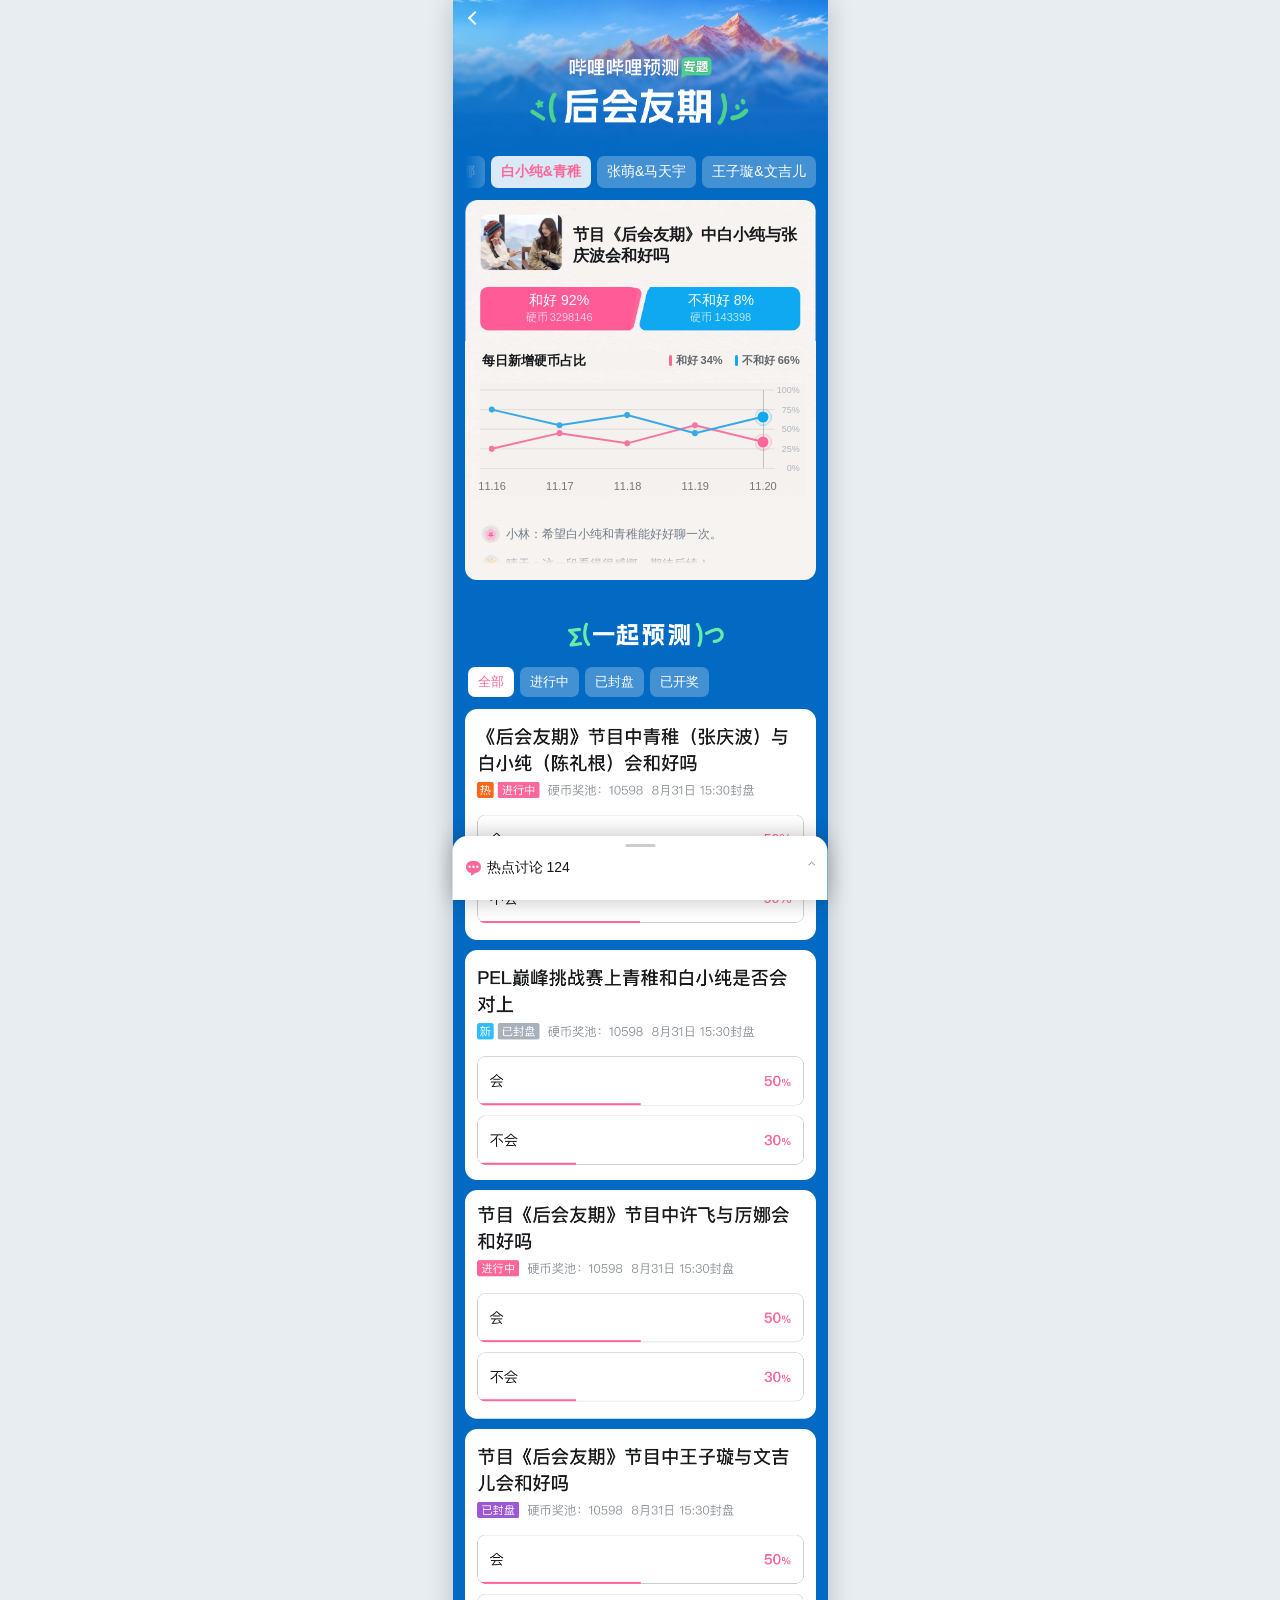
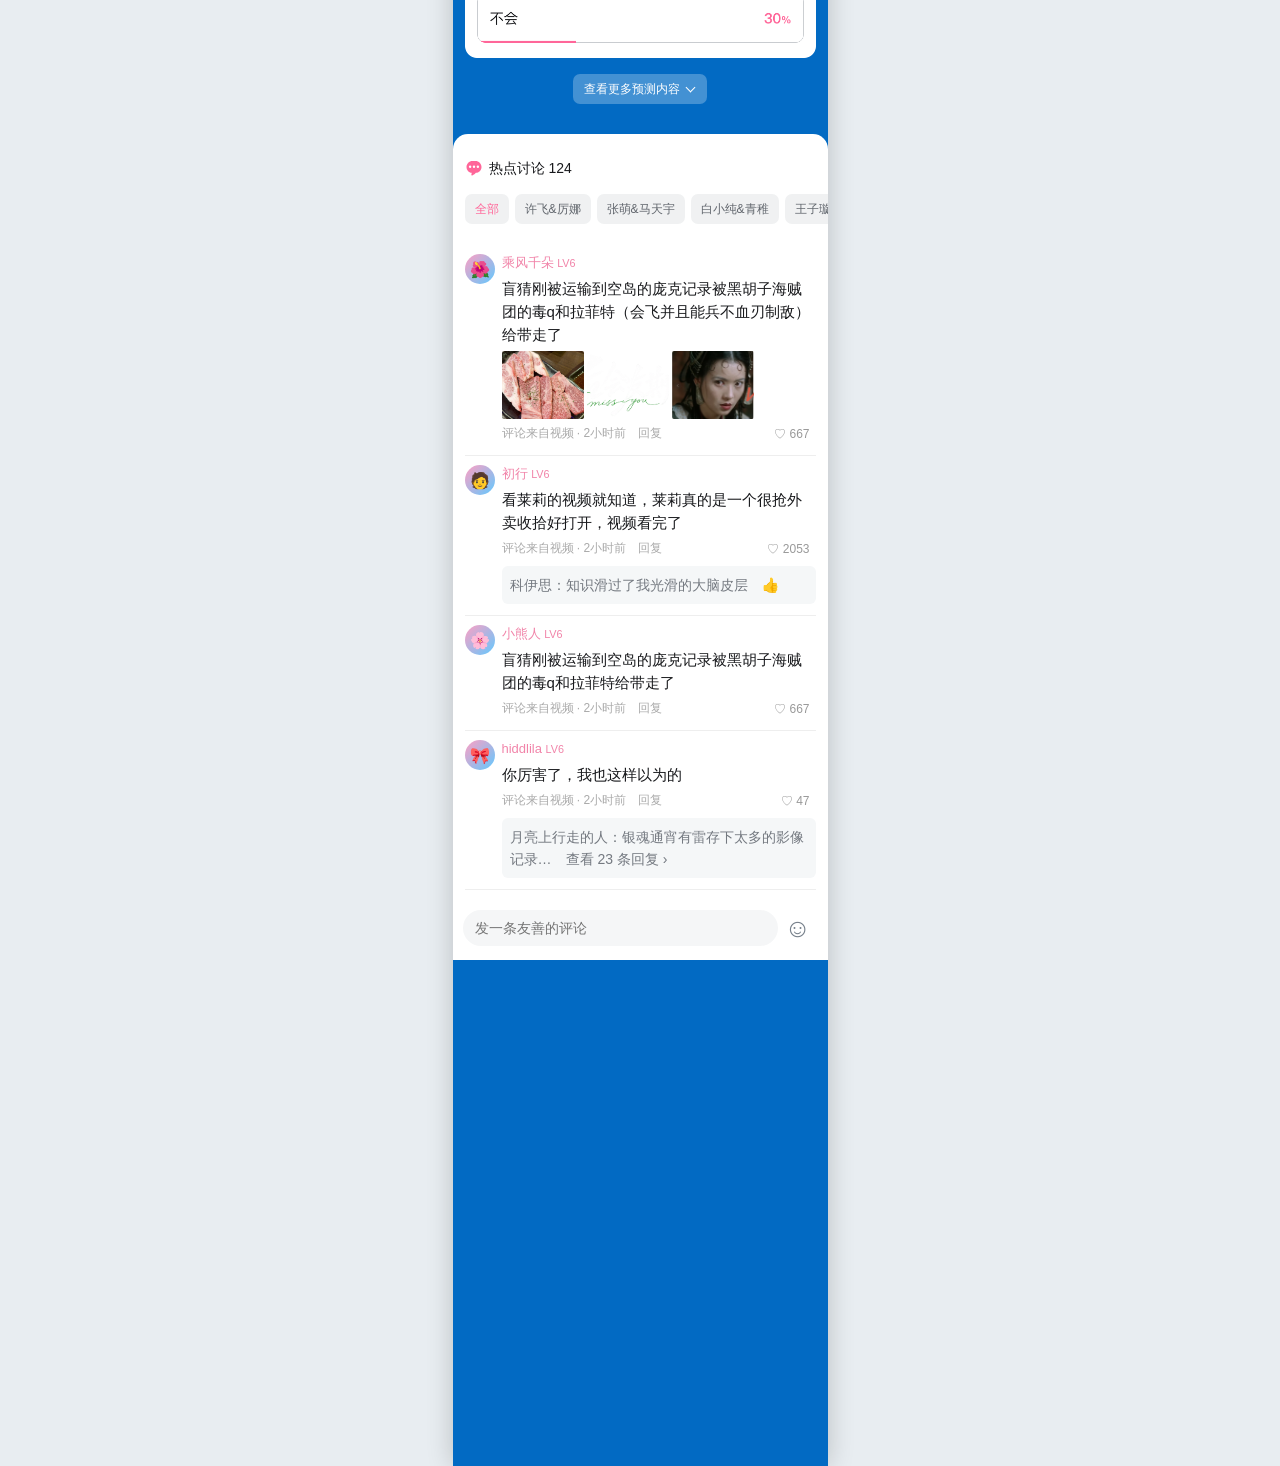
==== variant/index.html @ b81e436f "Increase spacing above prediction section" ====
<!doctype html>
<html lang="zh-CN">
<head>
  <meta charset="UTF-8" />
  <meta name="viewport" content="width=device-width,initial-scale=1,viewport-fit=cover,interactive-widget=resizes-visual" />
  <meta name="apple-mobile-web-app-capable" content="yes">
  <meta name="apple-mobile-web-app-status-bar-style" content="black-translucent">
  <meta name="theme-color" content="#026AC3">
  <title>哔哩哔哩预测</title>
  <link rel="stylesheet" href="./style.css?v=20261126-33" />
  <link rel="stylesheet" href="./overrides.css?v=20261126-45" />
</head>
<body>
  <main class="page">
    <header class="hero hero-with-artwork">
      <img class="hero-artwork" src="./assets/variant-hero.png?v=42" width="2250" height="1224" alt="哔哩哔哩预测 · 后会友期专题">
      <button class="back" aria-label="返回"></button>
    </header>


    <nav class="unified-top-tabs" aria-label="切换人物预测">
      <button type="button" data-card="0" aria-pressed="true"><span>许飞&amp;厉娜</span></button>
      <button type="button" data-card="2" aria-pressed="false"><span>白小纯&amp;青稚</span></button>
      <button type="button" data-card="1" aria-pressed="false"><span>张萌&amp;马天宇</span></button>
      <button type="button" data-card="3" aria-pressed="false"><span>王子璇&amp;文吉儿</span></button>
    </nav>
    <section class="unified-top-card" aria-label="人物预测">
      <img id="unified-top-image" src="./assets/unified-top-1.webp" width="351" height="399" style="display:block;width:100%;height:auto;max-width:100%" alt="许飞与厉娜预测卡" />
      <h2 class="top-card-question"></h2>
    </section>
    <img class="section-title first" src="./assets/together-title.png?v=43" width="580" height="100" alt="一起预测" />
    <nav class="filter prediction-filter"><button class="active" data-filter="all">全部</button><button data-filter="open">进行中</button><button data-filter="closed">已封盘</button><button data-filter="done">已开奖</button></nav>
    <section id="predictions" class="predictions"></section>
    <button class="more" type="button">查看更多预测内容</button>

    <section class="comment-panel">
      <h2 class="discussion-heading"><img src="./assets/discussion-bubble.svg" alt="">热点讨论 124</h2>
      <nav class="filter comment-filter"><button class="active">全部</button><button>许飞&厉娜</button><button>张萌&马天宇</button><button>白小纯&青稚</button><button>王子璇&文吉儿</button></nav>
      <section id="comments" class="comments"></section>
      <form class="composer"><input aria-label="评论" placeholder="发一条友善的评论"/><button>☺</button></form>
    </section>
  </main>
  <div id="toast" role="status"></div>
  <script src="./app.js?v=20261126-35"></script>
</body>
</html>
---- variant/style.css ----
:root{font-family:-apple-system,BlinkMacSystemFont,"PingFang SC","Microsoft YaHei",sans-serif;color:#18191c;background:#026AC3}*{box-sizing:border-box}body{margin:0;background:#026AC3}button,input{font:inherit}.page{width:375px;min-height:3066px;margin:auto;overflow:hidden;background:#026AC3;position:relative;padding-bottom:18px}.hero{height:200px;position:relative;color:#fff;background:#026AC3 url('./assets/raw06.png') center 39px/375px 212px no-repeat}.status{height:25px;padding:6px 18px 0;display:flex;justify-content:space-between;font-size:11px;font-weight:700}.hero h1{margin:10px 0 0;text-align:center;font-size:14px}.back{position:absolute;top:31px;left:10px;border:0;background:transparent;color:#fff;font-size:30px;line-height:30px}.brand{position:absolute;top:68px;width:100%;font-size:38px;text-align:center;color:#fff;font-family:STKaiti,Kaiti,serif;font-style:italic;text-shadow:0 2px 2px #026AC3}.house{position:absolute;width:205px;height:auto;left:86px;bottom:-18px}.feature-card{position:relative;margin:0 10px;background:#fff;border-radius:9px;padding:0 10px 11px;z-index:2}.people-tabs{height:32px;margin:0 -10px;display:flex;background:#d8edf7;border-radius:9px 9px 0 0;overflow:hidden}.people-tabs button{flex:1;border:0;background:transparent;font-size:9px;color:#1680b4}.people-tabs .active{background:#fff;color:#004078;font-weight:700}.question{height:54px;display:flex;align-items:center;gap:8px;font-size:14px;line-height:19px}.question img{width:53px;height:35px;object-fit:contain;background:#222;border-radius:3px}.choice-row{display:flex;gap:5px}.choice-row button{height:30px;flex:1;border:0;border-radius:6px;background:#ff4f9a;color:white;font-size:12px;font-weight:700}.choice-row button+button{background:#19bdf4}.chart-title{display:flex;justify-content:space-between;align-items:center;margin:12px 0 6px;font-size:10px}.chart-title span{font-size:8px;color:#1681af}.chart{height:75px;position:relative;background:#fafafa}.grid{position:absolute;inset:0;background:repeating-linear-gradient(to bottom,transparent 0,transparent 24px,#ddd 25px)}.chart svg{position:absolute;inset:0;width:100%;height:100%;overflow:visible}.chart polyline{fill:none;stroke:#ff6699;stroke-width:2}.chart polyline.blue{stroke:#20b8f5}.chart i,.chart em{position:absolute;right:-3px;width:8px;height:8px;border-radius:50%;background:#16b9f4;top:7px}.chart em{top:57px;background:#f69}.dates{display:flex;justify-content:space-between;color:#888;font-size:8px;margin-top:4px}.section-title{display:block;width:217px;height:72px;object-fit:cover;object-position:left;margin:16px auto 0}.section-title.first{object-position:left}.section-title.discussion{object-position:right;margin-top:11px}.filter{margin:0 12px 10px;display:flex;gap:5px;flex-wrap:wrap}.filter button{height:27px;border:0;border-radius:2px;background:#43a9df;color:#e8f6ff;font-size:11px;font-weight:600;padding:0 15px}.filter button.active{background:#eef8ff;color:#246d9d}.prediction-filter button{flex:1;padding:0}.predictions{padding:0 12px;display:grid;gap:10px}.prediction{height:216px;background:#fff;border-radius:9px;padding:11px 12px}.prediction.hidden{display:none}.prediction h2{font-size:15px;line-height:21px;margin:0 0 4px;font-weight:600}.meta{font-size:9px;color:#9aa0a7;margin-bottom:9px}.tag{display:inline-block;color:#fff;border-radius:2px;padding:1px 3px;margin-right:4px;background:#f69}.tag.closed{background:#9d58d5}.tag.new{background:#2fbdff}.vote{height:47px;border:1px solid #e4e7eb;border-radius:7px;margin-top:8px;padding:13px 10px;position:relative;font-size:12px}.vote b{float:right;color:#f69;font-weight:500}.vote:after{content:"";position:absolute;height:2px;width:var(--bar);background:#f69;left:0;bottom:0}.vote.selected{background:#fff0f6;border-color:#f69}.more{display:block;margin:11px auto 0;border:0;color:#d2edff;background:#43a9df;padding:8px 22px;font-size:10px;clip-path:polygon(5% 0,95% 0,100% 20%,96% 100%,4% 100%,0 20%)}.comment-filter{justify-content:center}.comment-filter button{padding:0 17px}.comments{margin:0 10px;background:#fff;border-radius:9px;padding:10px 10px 3px}.comment{display:grid;grid-template-columns:30px 1fr;gap:7px;padding:0 0 11px;margin-bottom:9px;border-bottom:1px solid #eee}.avatar{width:30px;height:30px;border-radius:50%;background:linear-gradient(135deg,#ff9fc3,#61c9ff);display:grid;place-items:center}.comment h3{font-size:10px;color:#f184a9;margin:0 0 5px;font-weight:500}.comment p{font-size:12px;line-height:18px;margin:0}.photos{display:flex;gap:3px;margin-top:5px}.photos img{width:82px;height:68px;object-fit:cover;border-radius:2px}.actions{font-size:9px;color:#aaa;margin-top:5px;display:flex;justify-content:space-between}.reply{background:#f5f7f8;border-radius:6px;margin-top:7px;padding:8px;font-size:11px;line-height:18px;color:#747980}.like{border:0;background:none;color:#999}.like.active{color:#f69}.composer{height:38px;margin:0 10px;background:#fff;display:flex;align-items:center}.composer input{height:26px;flex:1;border:0;border-radius:15px;background:#f5f6f7;padding:0 12px;font-size:10px;outline:none}.composer button{border:0;background:none;color:#77808b;font-size:18px}#toast{position:fixed;left:50%;bottom:50px;transform:translateX(-50%);background:#222d;color:#fff;padding:8px 15px;border-radius:20px;font-size:12px;opacity:0;pointer-events:none;transition:.2s;z-index:9}#toast.show{opacity:1}@media(max-width:374px){.page{transform-origin:top left;transform:scale(calc(100vw / 375));margin:0;height:3066px}}@media(min-width:600px){body{background:#e8edf1}.page{box-shadow:0 0 25px #0003}}
---- variant/overrides.css ----
.section-title {
  width: 176px;
  height: 59px;
  object-position: -9999px;
  background: url('./assets/raw07.png') left center / 352px 117px no-repeat;
}
.section-title.first { background-position: left center; }
.section-title.discussion { background-position: right center; }

/* 用户提供的新顶部主视觉：保持原比例并裁切铺满 Hero。 */
.hero {
  background-image: url('./assets/hero-mountains.webp');
  background-size: cover;
  background-position: center 30%;
  background-repeat: no-repeat;
}
.hero .status {
  background: transparent;
}
.hero .brand {
  display: none;
}
.hero::after {
  content: '';
  position: absolute;
  left: 0;
  right: 0;
  bottom: -1px;
  height: 56px;
  background: linear-gradient(to bottom, rgba(2,106,195,0), #026AC3);
  pointer-events: none;
}

/* 导航标题与左侧返回箭头处于同一水平线。 */
.hero h1 {
  margin-top: 4px;
  line-height: 30px;
}
.back {
  top: 29px;
}

/* 第一张预测卡直接使用提供的完整透明背景。 */
.hero .house {
  display: none;
}
.feature-card {
  height: 418px;
  margin-top: -86px;
  padding: 100px 10px 0;
  background: transparent url('./assets/top-card-1.png?v=2') top center / 347px 408px no-repeat;
  border-radius: 0;
}
.people-tabs {
  margin: 0 -10px;
  background: transparent;
  border-radius: 26px 26px 0 0;
}
.people-tabs .active {
  border-radius: 26px 26px 0 0;
}
.people-tabs button,
.people-tabs button.active {
  color: transparent;
  background: transparent;
}
.feature-card .question {
  height: 84px;
  padding: 8px 8px 0;
  visibility: hidden;
}
.feature-card .choice-row button {
  height: 40px;
  background: transparent;
  color: transparent;
}
.feature-card .choice-row button + button {
  background: transparent;
}
.feature-card .chart-title,
.feature-card .chart,
.feature-card .dates {
  visibility: hidden;
}

/* 顶卡与页面两侧保持 14px 安全边距。 */
.feature-card {
  margin-left: 12px;
  margin-right: 12px;
}

/* 图片保留网格底图，SVG 只负责绘制可动画的红蓝折线。 */
.feature-card .chart {
  visibility: visible;
  background: transparent;
  width: 315px;
  margin-left: 6px;
  overflow: hidden;
}
.feature-card .chart .grid,
.feature-card .chart i,
.feature-card .chart em {
  display: none;
}
.feature-card .chart svg {
  clip-path: inset(0 100% 0 0);
}
.feature-card.chart-animate .chart svg {
  animation: chart-reveal 900ms cubic-bezier(.25,.8,.25,1) forwards;
}
@keyframes chart-reveal {
  to { clip-path: inset(0 0 0 0); }
}

/* 独立标题均为 2 倍图，按 50% 等比显示。 */
.section-title,
.section-title.first,
.section-title.discussion {
  width: 190px;
  height: auto;
  max-width: none;
  object-position: center;
  background: none;
  transform: none;
}
.more {
  height: 30px;
  padding: 0 11px;
  border-radius: 7px;
  background: #ffffff42;
  clip-path: none;
  color: #fff;
  font-size: 12px;
  line-height: 30px;
  cursor: pointer;
}
.more::after {
  content: '';
  display: inline-block;
  width: 6px;
  height: 6px;
  margin: 0 2px 2px 7px;
  border: solid currentColor;
  border-width: 0 1.5px 1.5px 0;
  transform: rotate(45deg);
}

/* 对齐素材内部的白色卡片边界，而非透明画布。 */
.feature-card[data-card-index="1"],
.feature-card[data-card-index="2"],
.feature-card[data-card-index="3"] {
  background-size: 366px 408px;
  background-position: calc(50% - 3.3px) top;
}
.feature-card[data-card-index="0"] {
  background-size: 351px 384px;
  background-position: center 24px;
}
.feature-card .chart {
  position: absolute;
  top: 303px;
  left: 50%;
  transform: translateX(-50%);
  width: 301px;
  height: 75px;
  margin: 0;
}
.feature-card .people-tabs {
  position: absolute;
  left: 50%;
  right: auto;
  width: 333px;
  transform: translateX(-50%);
  top: 97px;
  height: 36px;
  margin: 0;
}
.prediction.screenshot-card { height: auto; padding: 0; position: relative; background: transparent; overflow: hidden; }
.prediction.screenshot-card > img { display: block; width: 100%; height: auto; }
.prediction.screenshot-card h2,
.prediction.screenshot-card .meta { display: none; }
.prediction.screenshot-card .vote { position: absolute; left: 3.5%; width: 93%; top: 45.8%; height: 21%; margin: 0; opacity: 0; cursor: pointer; }
.prediction.screenshot-card .vote:last-child { top: 71.4%; }
.prediction.screenshot-card .vote:focus-visible { opacity: 1; outline: 2px solid #f69; background: transparent; color: transparent; }
.comment-filter { gap: 5px; justify-content: center; }
.comment-filter button {
  flex: 0 0 calc((100% - 10px) / 3);
}
.comments,
.composer {
  margin-left: 12px;
  margin-right: 12px;
}
.comment-panel {
  margin: 0 12px;
  background: #fff;
  border-radius: 9px;
  overflow: hidden;
  padding-bottom: 6px;
}
.comment-panel .comments {
  margin: 0;
  border-radius: 0;
}
.comment-panel .composer {
  margin: 0;
  padding: 0 10px;
  border-radius: 0;
}
.comment-filter button {
  height: 33px;
  min-width: 81px;
  padding: 0 4px;
  border: 0;
  border-radius: 0;
  background: transparent url('./assets/tab-blue.png') center / 100% 100% no-repeat;
  color: #e8f6ff;
  font-size: 14px;
  line-height: 33px;
}
.comment-filter button.active {
  background: transparent url('./assets/tab-white.png') center / 100% 100% no-repeat;
  color: #246d9d;
}
.section-title.first,
.section-title.discussion {
  margin-bottom: 6px;
}
.prediction-filter,
.comment-filter {
  margin-bottom: 16px;
}
.prediction-filter {
  margin-bottom: 12px;
  justify-content: flex-start;
  gap: 6px;
  margin-inline: 15px;
}
.prediction-filter button {
  flex: 0 0 auto;
  width: auto;
  padding-inline: 10px;
  border-radius: 7px;
  background: #ffffff42;
  color: #fff;
  font-size: 13px;
  font-weight: 400;
  white-space: nowrap;
}
.prediction-filter button.active {
  background: #fff;
  color: #ff6699;
}
/* 素材原始比例 240:88，由实际宽度自动推导高度。 */
.comment-filter button {
  white-space: nowrap;
  overflow: hidden;
  text-overflow: ellipsis;
  min-width: 0;
}
.prediction-filter button,
.comment-filter button {
  height: auto;
  aspect-ratio: 240 / 88;
  padding-top: 0;
  padding-bottom: 0;
  line-height: normal;
  display: flex;
  align-items: center;
  justify-content: center;
}
.comment-filter button {
  display: block;
  align-content: center;
  height: 42px;
  min-height: 42px;
  background-size: contain;
}
.comment-filter button.active {
  background-size: contain;
}
.coin-progress {
  position: absolute;
  left: 3.49%;
  width: 93.02%;
  height: 21.15%;
  top: 45.81%;
  pointer-events: none;
  border-radius: 8px;
  overflow: hidden;
}
.coin-progress-1 { top: 71.37%; }
.prediction.screenshot-card .vote + .vote { top: 71.4%; }
.coin-counter {
  position: absolute;
  right: 13.8%;
  top: 50%;
  transform: translateY(-50%);
  background: white;
  width: 20%;
  text-align: right;
  color: #9499a0;
  font-size: 10px;
  line-height: 18px;
  font-variant-numeric: tabular-nums;
}
.coin-bar {
  position: absolute;
  left: 0;
  bottom: 0;
  height: 2px;
  width: 0;
  background: #ff6699;
}
.unified-top-card { position: relative; margin: 0 12px; width: calc(100% - 24px); }
.unified-top-card > img { display: block; width: 100%; height: auto; }
.unified-top-tabs {
  position: relative;
  display: flex;
  gap: 6px;
  margin: 0 12px 12px;
  overflow-x: auto;
  scrollbar-width: none;
}
.unified-top-tabs.has-previous-tabs,
.unified-top-tabs.has-more-tabs {
  mask-image: linear-gradient(to right, var(--tab-left-edge, #000), #000 24px, #000 calc(100% - 24px), var(--tab-right-edge, #000));
}
.unified-top-tabs.has-previous-tabs { --tab-left-edge: transparent; }
.unified-top-tabs.has-more-tabs { --tab-right-edge: transparent; }
.unified-top-tabs button {
  position: relative;
  flex: none;
  padding: 0 10px;
  height: 32px;
  border: 0;
  border-radius: 7px;
  overflow: hidden;
  background: #ffffff42;
  color: white;
  font-size: 14px;
  white-space: nowrap;
  cursor: pointer;
}
.unified-top-tabs button[aria-pressed="true"] {
  background: rgb(255 255 255 / 85%);
  color: #FF6699;
  font-weight: 700;
}
.unified-top-tabs button:focus-visible { outline: 2px solid white; outline-offset: -2px; }
.unified-top-tabs span { position: relative; }
.tab-progress {
  position: absolute;
  inset: 0;
  background: #fff;
  transform: scaleX(0);
  transform-origin: left center;
  pointer-events: none;
}
.bet-hotspots { position:absolute;left:4.5%;top:46.4%;width:91%;height:10.8%;display:flex;gap:4px; }
.bet-hotspots button { flex:1;border:0;background:transparent;cursor:pointer; }
.bet-hotspots button { position:relative;display:flex;align-items:center;justify-content:flex-start;padding:0 9px;color:white;background:#ff5b97;border-radius:8px;clip-path:polygon(0 0,100% 0,95% 100%,0 100%); }
.bet-hotspots button + button { background:#0ea9f1;clip-path:polygon(5% 0,100% 0,100% 100%,0 100%);padding-left:12px; }
.bet-hotspots button,
.bet-hotspots button + button {
  display: flex;
  flex-direction: column;
  justify-content: center;
  gap: 2px;
  padding: 0;
}
.top-bet-label { font-size: 14px; line-height: 17px; white-space: nowrap; }
.top-bet-coins { display: flex; align-items: center; gap: 2px; font-size: 11px; line-height: 13px; opacity: .7; }
.coin-total { display: flex; font-variant-numeric: tabular-nums; }
.coin-digit { position: relative; display: inline-block; overflow: hidden; }
.coin-digit span { display: block; }
.coin-digit .coin-digit-old { position: absolute; inset: 0; }
.comment-panel .comments { padding-left: 12px; padding-right: 12px; }
.bet-dialog { position:fixed;inset:auto 0 0;margin:0 auto;width:min(375px,100vw);max-width:100vw;max-height:90dvh;padding:0;border:0;border-radius:12px 12px 0 0;background:#fff;color:#18191c; }
.bet-dialog::backdrop {background:#0008;}
.bet-dialog { background: #fff url('./assets/predict-sheet.svg') top center / 375px 112px no-repeat; }
.bet-sheet {padding:1px 12px 0;background:transparent;}
.sheet-handle {width:30px;height:3px;border-radius:2px;background:#999;margin:8px auto 18px;}
.sheet-close {position:absolute;right:10px;top:3px;background:transparent;border:0;color:#888;font-size:20px;}
.bet-sheet h2 {font-size:16px;line-height:24px;font-weight:500;margin:0 0 8px;}
.sheet-meta {font-size:12px;color:#9499a0;margin-bottom:20px;}
.sheet-meta span {background:#f69;color:white;font-size:11px;border-radius:2px;padding:2px 4px;}
.sheet-options {display:grid;gap:10px;margin-bottom:20px;}
.sheet-options button {height:54px;border:1px solid #c9ccd0;border-radius:8px;background:white;text-align:left;padding:12px;font-size:14px;}
.sheet-options b {float:right;color:#f69;font-weight:500;}
.sheet-options button.chosen {background:#ffecf1;border-color:#ffb3ca;}
.balance-row {display:flex;justify-content:space-between;padding:0 12px;font-size:14px;margin-bottom:12px;}
.balance-row small {font-size:12px;color:#9499a0;}
.amount-stepper {display:flex;height:44px;border:1px solid #e3e5e7;border-radius:8px;overflow:hidden;}
.amount-stepper button {width:40px;border:0;background:#f4f5f7;}
.amount-stepper input {width:0;flex:1;text-align:center;border:0;outline:0;font-size:14px;}
.amount-presets {display:flex;gap:8px;margin-top:8px;}
.amount-presets button {flex:1;height:30px;border:1px solid #e3e5e7;border-radius:4px;background:white;font-size:12px;}
.estimate {display:flex;justify-content:space-between;padding:12px;font-size:12px;color:#9499a0;}
.estimate b {font-size:20px;color:#f69;}
.bet-error {color:#f69;font-size:12px;margin:0 12px;min-height:17px;}
.bet-submit {width:100%;height:40px;border:0;border-radius:54px;background:#f69;color:white;font-size:16px;margin-top:10px;}
.bet-submit:disabled {opacity:.4;}
.sheet-home {width:134px;height:5px;border-radius:10px;background:#000;margin:21px auto 8px;}
.discussion-dock {position:fixed;bottom:0;left:50%;transform:translateX(-50%);width:min(375px,100vw);height:64px;background:#fff;border-radius:15px 15px 0 0;box-shadow:0 0 22px #0004;z-index:20;display:flex;flex-direction:column;transition:height .3s ease;}
.discussion-dock[hidden] {display:none;}
.discussion-dock.open {height:var(--discussion-focus-height, calc(100dvh - env(safe-area-inset-top, 0px)));}
.dock-header {position:relative;flex-shrink:0;width:100%;height:64px;background:transparent;border:0;padding:21px 12px 22px;display:flex;justify-content:space-between;align-items:center;touch-action:none;cursor:grab;}
.dock-grip {position:absolute;top:8px;left:calc(50% - 15px);width:30px;height:3px;background:#0003;border-radius:2px;}
.dock-label {display:flex;align-items:center;gap:4px;font-size:14px;font-weight:500;}
.dock-label img {width:18px;height:18px;}
.dock-arrow {font-size:20px;color:#9499a0;}
.open .dock-arrow {transform:rotate(180deg);}
.dock-body {display:none;overflow-y:auto;overscroll-behavior:contain;flex:1;}
.open .dock-body {display:block;}
.dock-body .comment-panel {margin:0;border-radius:0;}
@media (max-width: 767px) {
  html, body { width: 100%; margin: 0; overflow-x: hidden; background: #026AC3; }
  .page { width: 100%; max-width: none; margin: 0; transform: none; height: auto; box-shadow: none; }
  .hero { background-size: cover; }
  .discussion-dock, .bet-dialog { width: 100%; max-width: 100%; }
  .bet-dialog { background-size: 100% 112px; }
  .photos img { width: calc((100% - 6px) / 3); min-width: 0; }
}
.page {padding-bottom:80px;}
.page > .comment-panel { margin: 30px 0 0; border-radius: 15px 15px 0 0; }
.discussion-heading { display:flex;align-items:center;gap:6px;font-size:14px;font-weight:500;line-height:24px;margin:0;padding:22px 12px 14px; }
.discussion-heading img {width:18px;height:18px;}
.comment-panel .comment-filter {display:flex;flex-wrap:nowrap;overflow-x:auto;gap:6px;margin:0;padding:0 12px 14px;scrollbar-width:none;}
.comment-panel .comment-filter button,
.comment-panel .comment-filter button.active {flex:0 0 auto;min-width:44px;height:30px;min-height:30px;padding:0 10px;aspect-ratio:auto;border-radius:7px;background:#f0f1f2;color:#61666d;font-size:12px;}
.comment-panel .comment-filter button.active {color:#ff6699;}
.comment-panel .comment-filter { overflow-x: auto; touch-action: pan-x; -webkit-overflow-scrolling: touch; }
.comment-panel .comment-filter button,
.comment-panel .comment-filter button.active { font-weight: 400; }
.dock-body .discussion-heading {display:none;}
.dock-body .comment-panel {margin:0;border-radius:0;}
.coin-counter { overflow: hidden; height: 18px; width: 22%; }
.bet-entry { display: block; animation: bet-roll 2.4s ease both; }
.coin-bar { transition: width 1s ease; }
.coin-bar { transition: width 650ms linear; }
.bet-entry { animation-duration: 1.4s; }
.live-percent { position: absolute; right: 3.5%; top: 50%; transform: translateY(-50%); width: 12%; background: #fff; color: #ff6699; text-align: right; font-size: 14px; line-height: 22px; font-variant-numeric: tabular-nums; }
.coin-counter { right: 18%; width: 26%; }
.coin-progress::before {
  content: '';
  position: absolute;
  right: 3%;
  top: 50%;
  transform: translateY(-50%);
  width: 40%;
  height: 25px;
  background: #fff;
}
@keyframes bet-roll { 0% {transform:translateY(100%);opacity:0} 20%,75% {transform:translateY(0);opacity:1} 100% {transform:translateY(-100%);opacity:0} }
.prediction.screenshot-card.has-ticker { background: white; padding-bottom: 40px; }
.has-ticker > img { border-radius: 0; }
.has-ticker .vote { height: 18%; top: 39%; }
.has-ticker .vote + .vote { top: 61%; }
.ticker-window { position: absolute; bottom: 8px; left: 12px; right: 12px; height: 26px; overflow: hidden; background: #f5f7fa; border-radius: 5px; color: #737b86; font-size: 11px; }
.prediction-ticker { animation: comment-roll 9s infinite; }
.prediction-ticker > div { height: 26px; line-height: 26px; padding: 0 8px; white-space: nowrap; overflow: hidden; text-overflow: ellipsis; }
@keyframes comment-roll { 0%,25% {transform:translateY(0)} 33%,58% {transform:translateY(-26px)} 66%,91% {transform:translateY(-52px)} 100% {transform:translateY(-78px)} }
.more.expanded { display: none; }
.comment-panel { border-radius: 12px; }
.comment-panel .comments { padding-top: 16px; }
.prediction-empty { min-height: 150px; display: flex; align-items: center; justify-content: center; background: white; border-radius: 12px; color: #9499a0; font-size: 14px; }
.prediction-empty { padding: 20px; }
.prediction-empty img { display: block; width: 190px; max-width: 100%; height: auto; }
.comment-filter { justify-content: flex-start; }
.comment h3 { font-size: 13px; line-height: 18px; }
.comment .actions { font-size: 12px; line-height: 18px; }
.unified-top-card { margin-top: -20px; margin-bottom: 28px; }
.unified-top-card:has(+ .top-comment-preview) { margin-bottom: 0; }
.top-comment-preview { margin: 0 12px 28px; padding: 0 12px; height: 60px; overflow-y: auto; background: #fff; border-radius: 0 0 12px 12px; color: #737b86; font-size: 12px; overscroll-behavior: contain; scrollbar-width: none; }
.top-comment-preview::-webkit-scrollbar { display: none; }
.top-comment-preview > div { height: 40px; display: flex; align-items: center; border-bottom: 1px solid #f0f1f3; white-space: nowrap; overflow: hidden; text-overflow: ellipsis; }
.unified-card-shell { margin: -28px 12px 28px; border-radius: 0 0 12px 12px; background: linear-gradient(to bottom, transparent calc(100% - 95px), #fff calc(100% - 75px)); }
.unified-card-shell .unified-top-card { margin: 0; width: 100%; background: linear-gradient(to bottom, transparent 60%, #F6F3F1 60%); }
.unified-card-shell #unified-top-image { aspect-ratio: 351 / 399; mask-image: linear-gradient(to bottom, #000 calc(100% - 18px), transparent); }
.unified-card-shell .top-comment-preview { position: relative; margin: -1px 0 0; padding: 0 12px; border-radius: 0 0 12px 12px; background: #fff; }
.unified-card-shell { padding-bottom: 16px; background: linear-gradient(to bottom, transparent calc(100% - 130px), #F6F3F1 calc(100% - 100px)); }
.unified-card-shell .top-comment-preview { margin: 18px 5% 0; padding: 0; height: 45px; mask-image: linear-gradient(transparent, black 8px, black calc(100% - 8px), transparent); overflow: hidden; border-radius: 0; background: #F6F3F1; }
.top-comment-preview > .top-comment-track { display:block; height:auto; border:0; overflow:visible; animation: top-comments-drift 13.5s linear infinite; }
.top-comment-track > div { height:30px; line-height:30px; border:0; display:flex; align-items:center; gap:6px; white-space:nowrap; overflow:hidden; text-overflow:ellipsis; }
.preview-avatar { display:inline-flex; align-items:center; justify-content:center; flex:0 0 18px; width:18px; height:18px; border-radius:50%; background:#e8e3df; font-size:11px; line-height:18px; }
@keyframes top-comments-drift { from {transform:translateY(0)} to {transform:translateY(-50%)} }
.more { margin-top: 16px; }
.section-title.discussion { margin-top: 23px; }
.section-title.first { width: 156px; margin: 40px auto 20px; transform: translateX(6px); }
.prediction-filter button {
  height: 30px;
  min-height: 30px;
  aspect-ratio: auto;
}
.comment p {
  font-size: 15px;
  line-height: 23px;
}
.comment .reply { font-size: 14px; line-height: 22px; }
.prediction.screenshot-card.has-ticker { padding-bottom: 54px; }
.ticker-window { height: 40px; font-size: 15px; }
.prediction-ticker > div { height: 40px; line-height: 40px; font-size: 12px; }
.ticker-window { font-size: 12px; }
.top-card-question {
  position: absolute;
  inset: 27.5% 4.5% 55.5% 30.5%;
  display: flex;
  align-items: center;
  margin: 0;
  padding: 0 0 0 1px;
  background: #f6f3f1;
  color: #18191c;
  font-size: 16px;
  line-height: 1.36;
  font-weight: 600;
}
.chart-heading {
  position: absolute;
  inset: 1px 57% auto 0;
  min-height: 20px;
  margin: 0;
  padding-left: 2px;
  background: #f5f2ef;
  color: #18191c;
  font-size: 13px;
  line-height: 20px;
  font-weight: 600;
  white-space: nowrap;
}
.prediction-chart { position: absolute; inset: 62.1% 4.5% 2.6%; color: #61666d; }
.chart-ratios {
  position: absolute;
  top: 1px;
  left: 43%;
  right: 0;
  display: flex;
  align-items: center;
  justify-content: flex-end;
  gap: 12px;
  min-height: 20px;
  background: #f5f2ef;
  font-size: 11px;
  font-weight: 600;
  white-space: nowrap;
}
.chart-ratios span {
  display: inline-flex;
  align-items: center;
  gap: 4px;
}
.chart-ratios span::before {
  content: '';
  width: 3px;
  height: 11px;
  border-radius: 2px;
  background: #ff6699;
}
.chart-ratios span + span::before { background: #0ea9f1; }
.chart-body { position: absolute; inset: 24% 0 -5px; background: #f4f1ee; }
.chart-body::before { content: ""; position: absolute; inset: 0 -6px 0 100%; background: inherit; pointer-events: none; }
.chart-lines { position: absolute; top: 6%; left: 0; width: calc(100% - 25px); height: 70%; overflow: visible; transform: translateZ(0); }
.chart-lines path { stroke: #e1dedb; stroke-width: 1; vector-effect: non-scaling-stroke; }
.chart-lines polyline { fill: none; stroke-width: 2; vector-effect: non-scaling-stroke; }
.chart-marker-layer { position: absolute; top: 6%; left: 0; width: calc(100% - 25px); height: 70%; pointer-events: none; }
.chart-guide { position: absolute; inset: 0 auto 0 0; width: 1px; background: #61666d55; }
.chart-marker-layer i { position: absolute; width: 8px; height: 8px; border-radius: 50%; background: currentColor; color: #ff6699; transform: translate(-50%, -50%); }
.chart-marker-layer i + i { color: #0ea9f1; }
.chart-marker-layer i.is-latest { width: 11px; height: 11px; }
.chart-marker-layer i.is-latest::after { will-change: transform, opacity; content: ''; position: absolute; inset: -3px; border: 1px solid currentColor; border-radius: 50%; opacity: .42; }
@media (prefers-reduced-motion: no-preference) {
  .chart-marker-layer i.is-latest::after { animation: chart-ring 2.1s ease-in-out infinite; }
}
@keyframes chart-ring {
  0% { transform: scale(.8); opacity: 0; }
  30% { opacity: .62; }
  100% { transform: scale(1.5); opacity: 0; }
}
.chart-scale { position: absolute; top: 6%; left: 90%; right: 0; height: 70%; color: #b0b5bf; font-size: 9px; }
.chart-scale span { position: absolute; right: 0; top: var(--tick); transform: translateY(-50%); }
.chart-days { touch-action: pan-y; position: absolute; top: 0; bottom: 0; left: 0; width: calc(100% - 25px); }
.chart-days button { position: absolute; inset: 0 auto 0 var(--day-x); width: 20%; transform: translateX(-50%); display: flex; align-items: flex-end; justify-content: center; padding: 0 0 3px; border: 0; background: transparent; color: #767676; font-size: 11px; cursor: pointer; }
.chart-days button[aria-pressed="true"] { color: #767676; }
.chart-days button:focus-visible { outline: 2px solid #004078; outline-offset: -2px; }
@keyframes pulse-appear { to { opacity: 1; } }
@keyframes endpoint-pulse { from { transform: scale(.6); opacity: .8; } to { transform: scale(1.7); opacity: 0; } }
@keyframes comment-roll {
  0%,25% { transform: translateY(0); }
  33%,58% { transform: translateY(-40px); }
  66%,91% { transform: translateY(-80px); }
  100% { transform: translateY(-120px); }
}
.unified-top-tabs button, .prediction-filter button { -webkit-tap-highlight-color: transparent; }
.hero { height:184px; display:grid; grid-template-columns:44px 1fr 44px; grid-template-rows:36px; align-items:center; }
.hero h1 { grid-area:1 / 2; margin:0; font-size:17px; }
.hero .back { grid-area:1 / 1; position:static; height:36px; padding:0; display:flex; align-items:center; justify-content:center; }
.hero .back::before { content:""; width:8px; height:8px; border:solid currentColor; border-width:0 0 2px 2px; transform:rotate(45deg); }
.dock-header, .sheet-options button, .amount-stepper button, .amount-presets button { color:#18191c; }

.comment-panel .composer { height:52px; }
.composer input { height:36px; min-width:0; border-radius:18px; font-size:16px; }
.composer input::placeholder { font-size:14px; }
.composer button { width:40px; height:44px; padding:0; font-size:26px; line-height:1; }

@media (max-width:767px) {
 .hero { box-sizing:content-box; padding-top:env(safe-area-inset-top, 0px); background-position:center top; }
}
.hero {
 background-image:url('./assets/hero-mountains.webp');
 background-size:cover;
 background-position:center 50%;
 grid-template-rows:36px auto; align-content:start; }
.hero .show-logo { grid-area:2 / 1 / 3 / -1; justify-self:center; width:min(44%, 176px); height:auto; margin-top:8px; transform:translateX(4px); z-index:1; }
@media (max-width:767px) {
 html { background:#124ea0 url('./assets/hero-mountains.webp') center top / 100% auto no-repeat; }
 body { background:transparent; }
}
.top-bet-label { font-weight:500; }
.discussion-dock.open .composer {
 position:absolute; inset:auto 0 0; z-index:2;
 box-sizing:content-box; padding-bottom:env(safe-area-inset-bottom, 0px);
 background:#fff;
}
.discussion-dock.open .dock-body { padding-bottom:calc(52px + env(safe-area-inset-bottom, 0px)); }

.hero.hero-with-artwork {
  display: flow-root;
  overflow: hidden;
  height: auto;
  padding: 0;
  background: none;
}
.hero.hero-with-artwork::after {
  bottom: 0;
  height: 30px;
  background: linear-gradient(to bottom, #026AC300, #026AC3);
}
.hero-artwork {
  display: block;
  width: 100%;
  height: auto;
  margin: -12px 0 -36px;
}
.hero-with-artwork .back {
  position: absolute;
  top: env(safe-area-inset-top, 0px);
  left: 0;
  width: 44px;
}
.unified-top-tabs + .unified-card-shell {
  margin-top: 0;
  overflow: hidden;
  border-radius: 12px;
}
/* Keep the card overlays aligned with the artwork below the removed tabs. */
.unified-top-tabs + .unified-card-shell .unified-top-card {
  margin-top: -28%;
}
@media (max-width: 767px) {
  html:has(.hero-with-artwork) { background: #026AC3; }
}
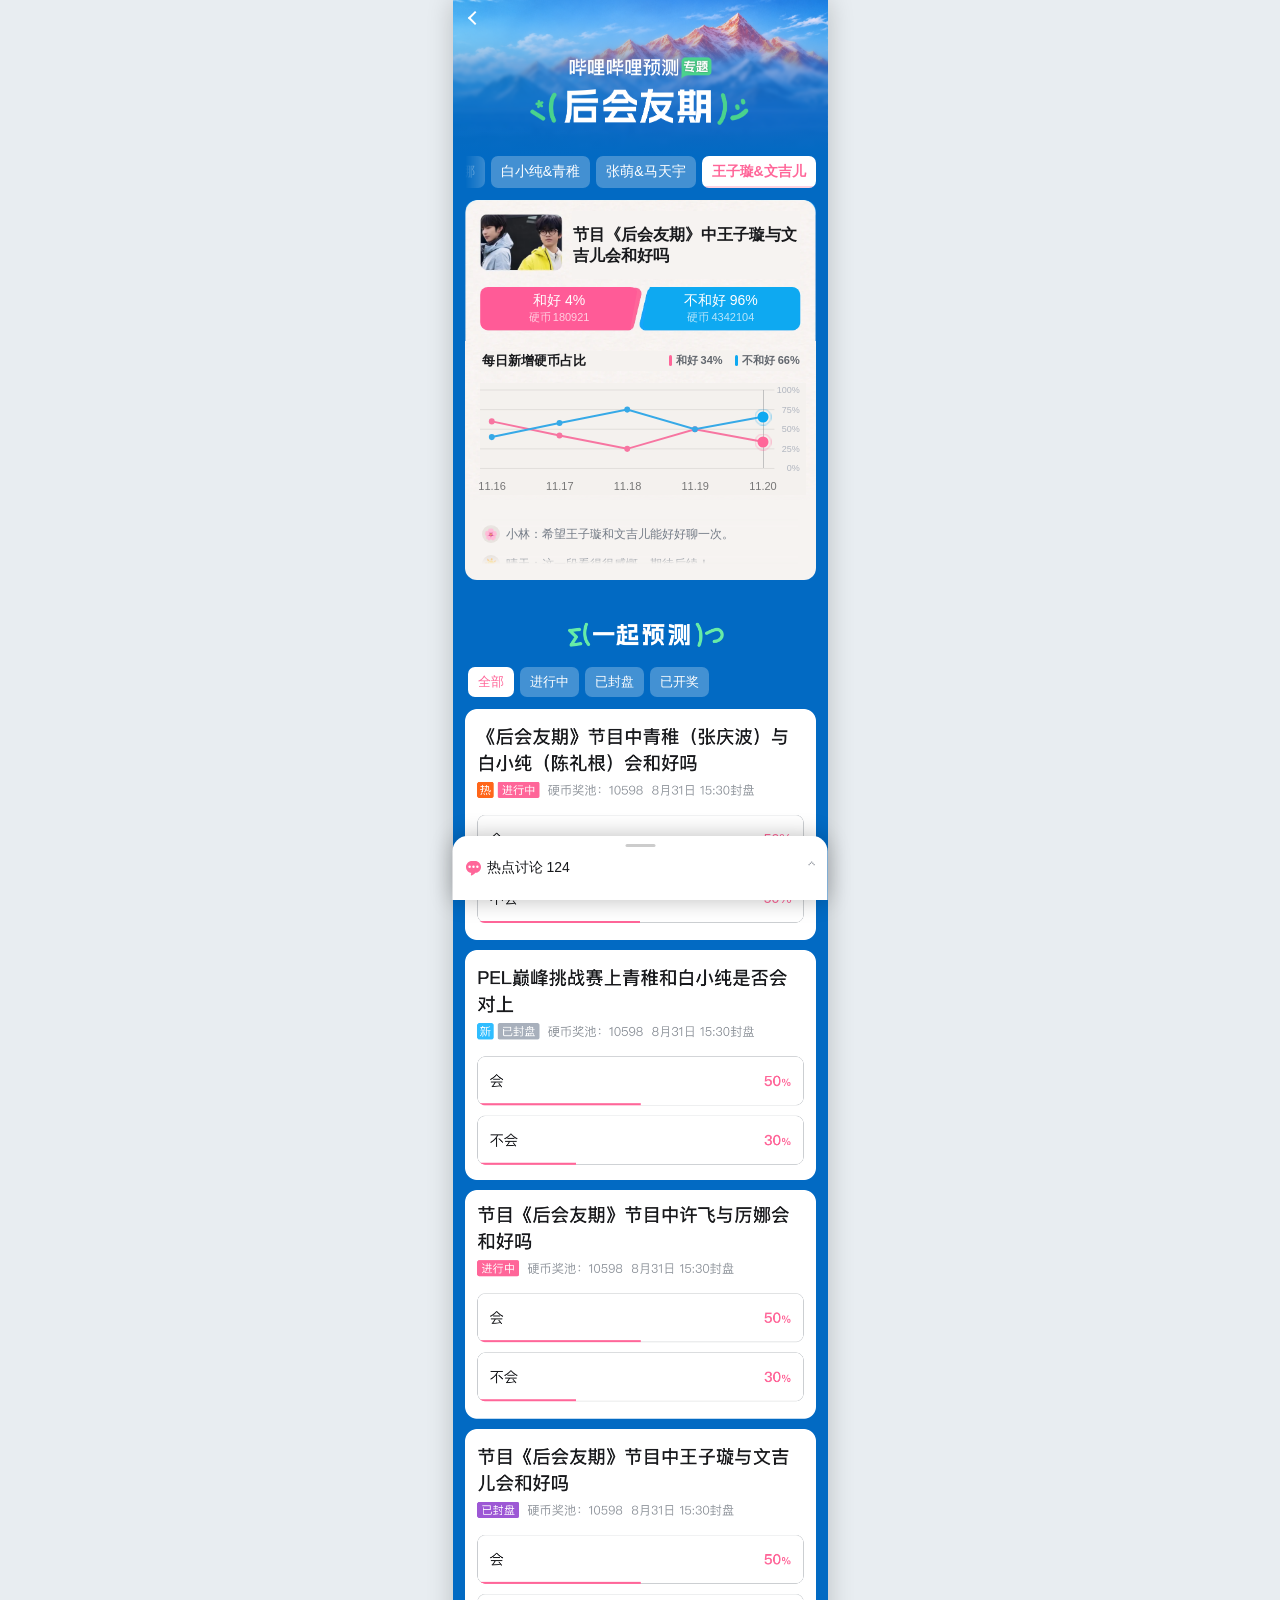
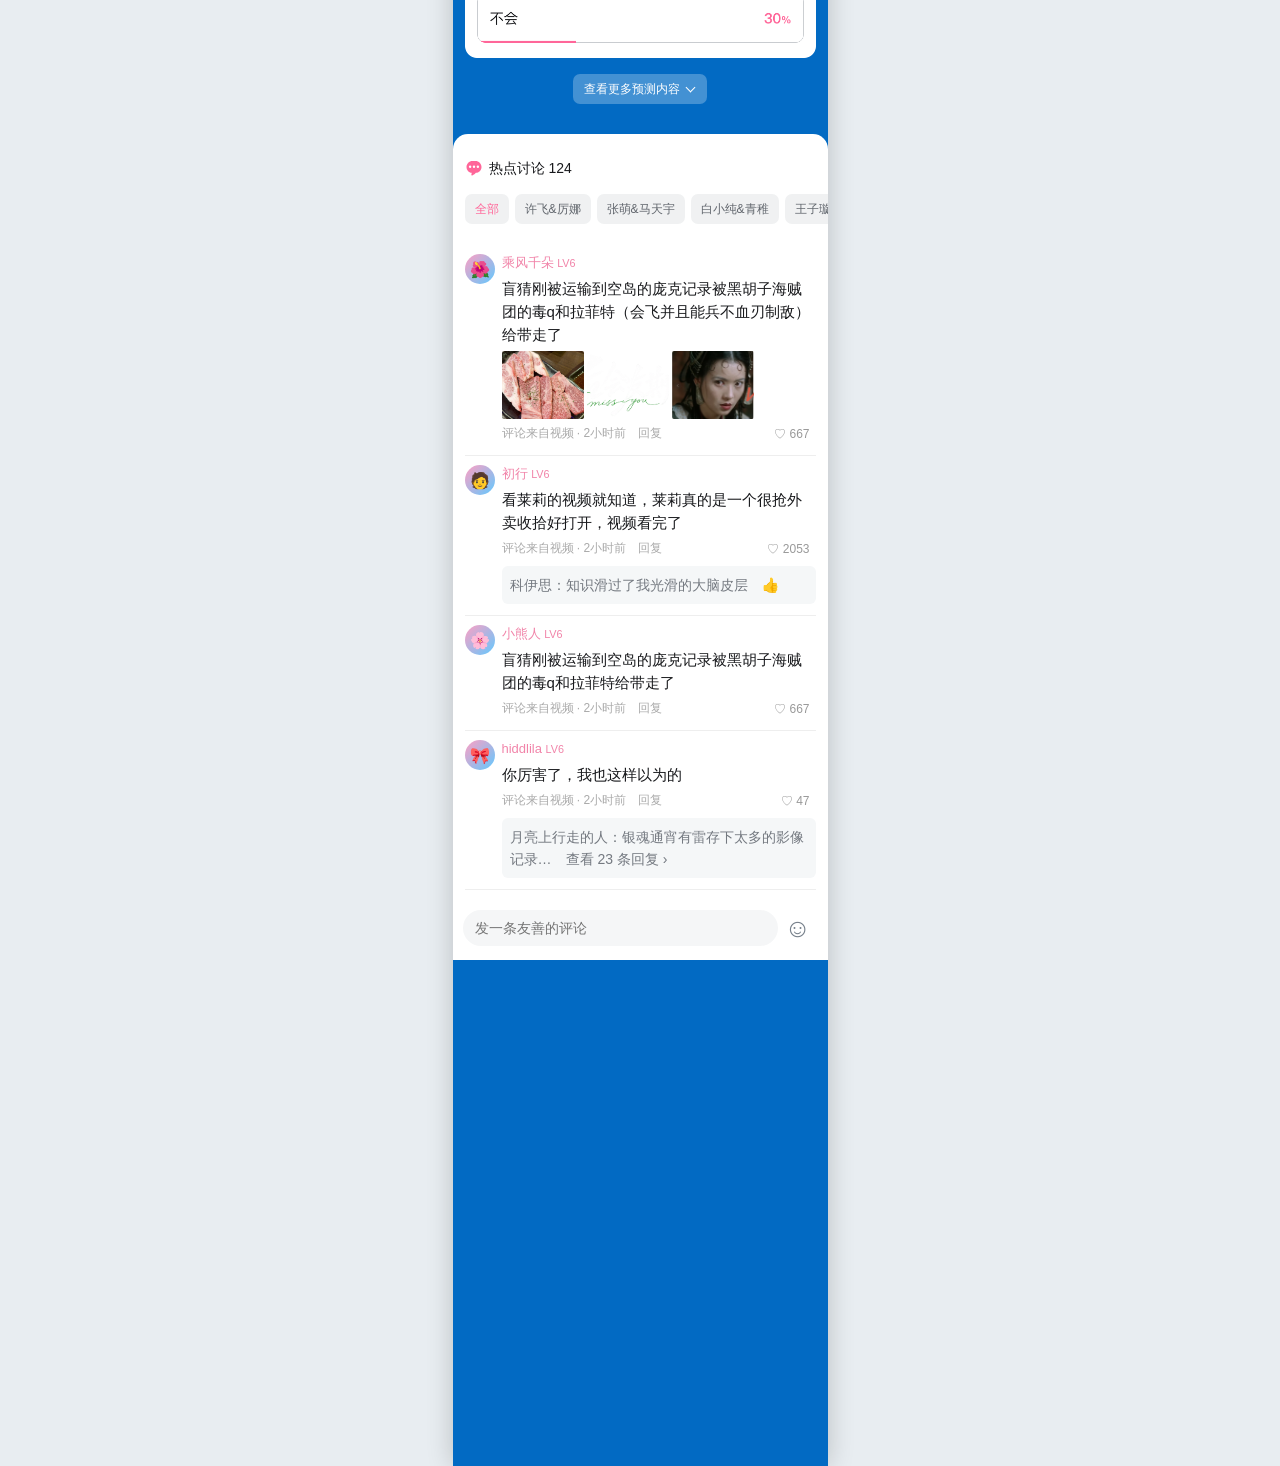
==== commit c559f01a: "Use a bottom progress bar on active tabs" ====
--- a/variant/index.html
+++ b/variant/index.html
@@ -8,7 +8,7 @@
   <meta name="theme-color" content="#026AC3">
   <title>哔哩哔哩预测</title>
   <link rel="stylesheet" href="./style.css?v=20261126-33" />
-  <link rel="stylesheet" href="./overrides.css?v=20261126-45" />
+  <link rel="stylesheet" href="./overrides.css?v=20261126-46" />
 </head>
 <body>
   <main class="page">
--- a/variant/overrides.css
+++ b/variant/overrides.css
@@ -343,19 +343,28 @@
   cursor: pointer;
 }
 .unified-top-tabs button[aria-pressed="true"] {
-  background: rgb(255 255 255 / 85%);
+  background: #fff;
   color: #FF6699;
   font-weight: 700;
 }
 .unified-top-tabs button:focus-visible { outline: 2px solid white; outline-offset: -2px; }
 .unified-top-tabs span { position: relative; }
+.unified-top-tabs button[aria-pressed="true"]::after,
 .tab-progress {
   position: absolute;
-  inset: 0;
-  background: #fff;
+  inset: auto 0 0;
+  height: 2px;
+  pointer-events: none;
+}
+.unified-top-tabs button[aria-pressed="true"]::after {
+  content: '';
+  background: #ff66994d;
+}
+.tab-progress {
+  z-index: 1;
+  background: #ff6699;
   transform: scaleX(0);
   transform-origin: left center;
-  pointer-events: none;
 }
 .bet-hotspots { position:absolute;left:4.5%;top:46.4%;width:91%;height:10.8%;display:flex;gap:4px; }
 .bet-hotspots button { flex:1;border:0;background:transparent;cursor:pointer; }
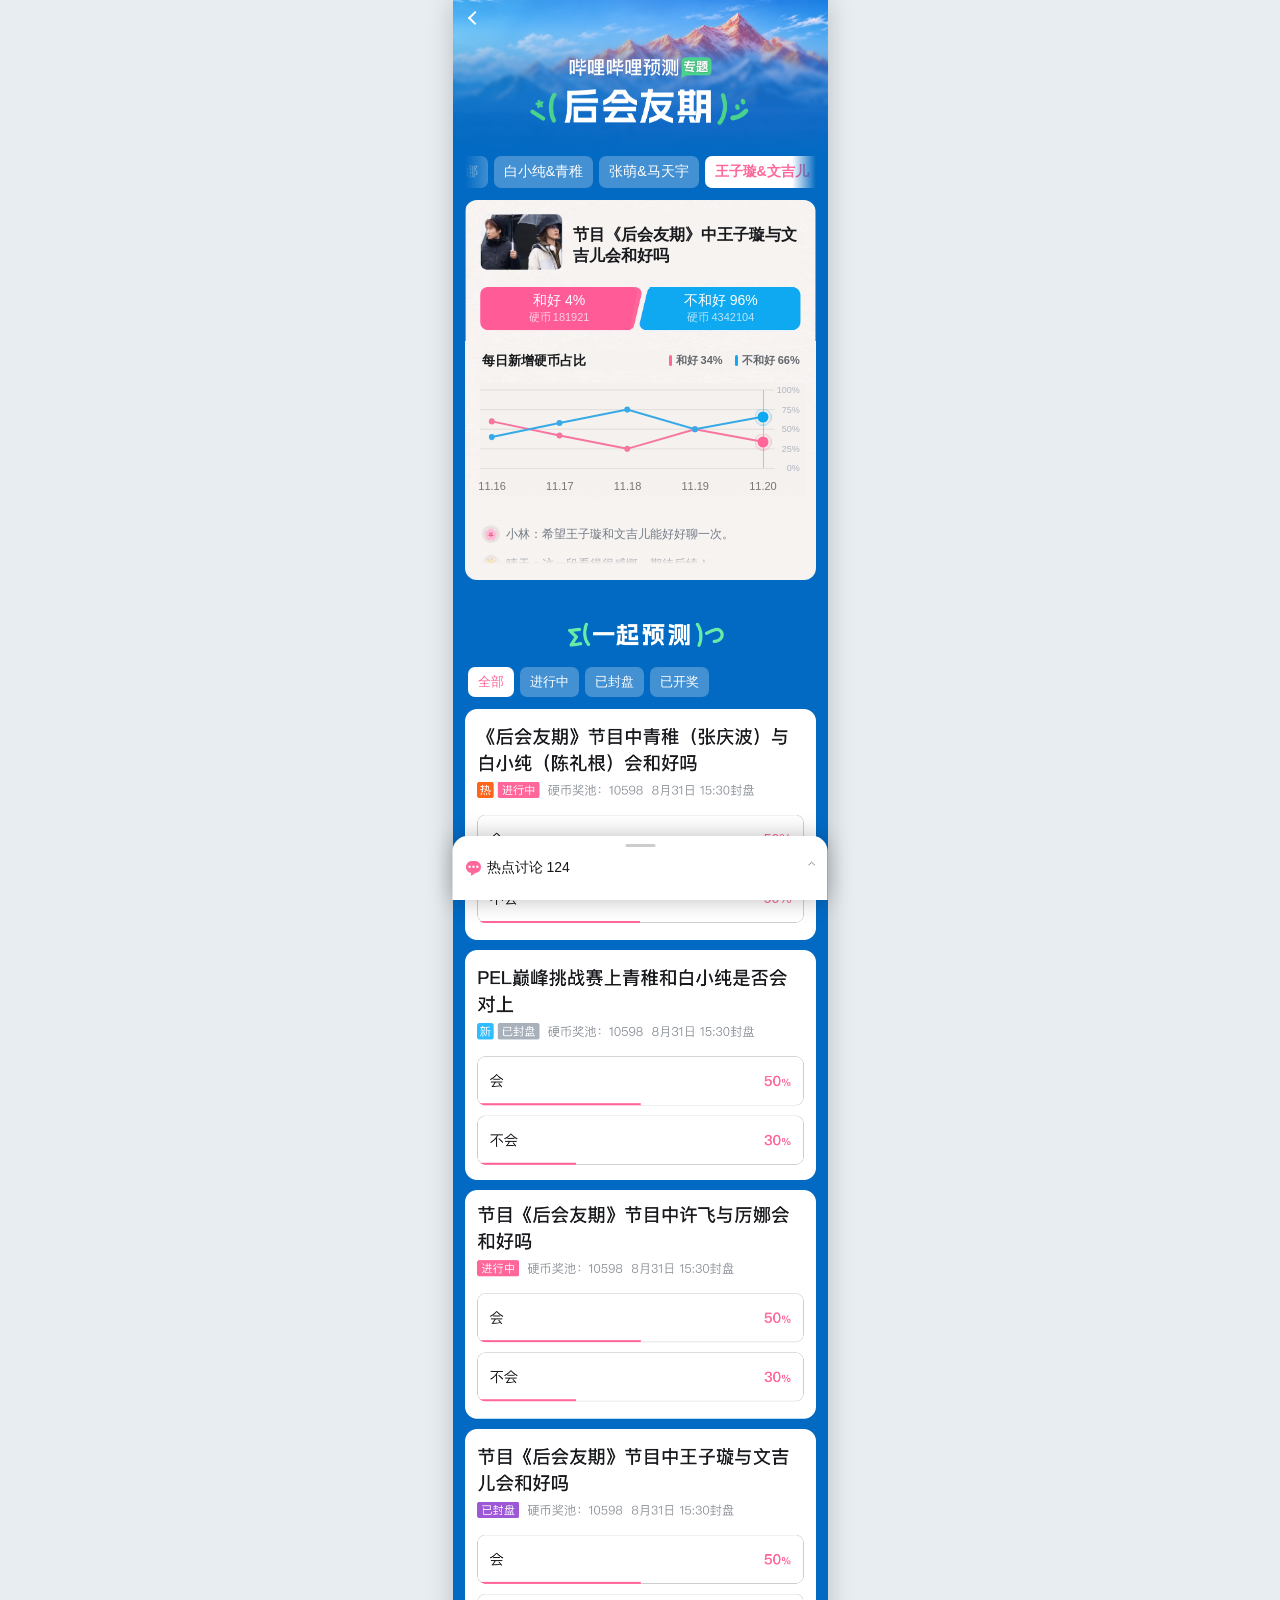
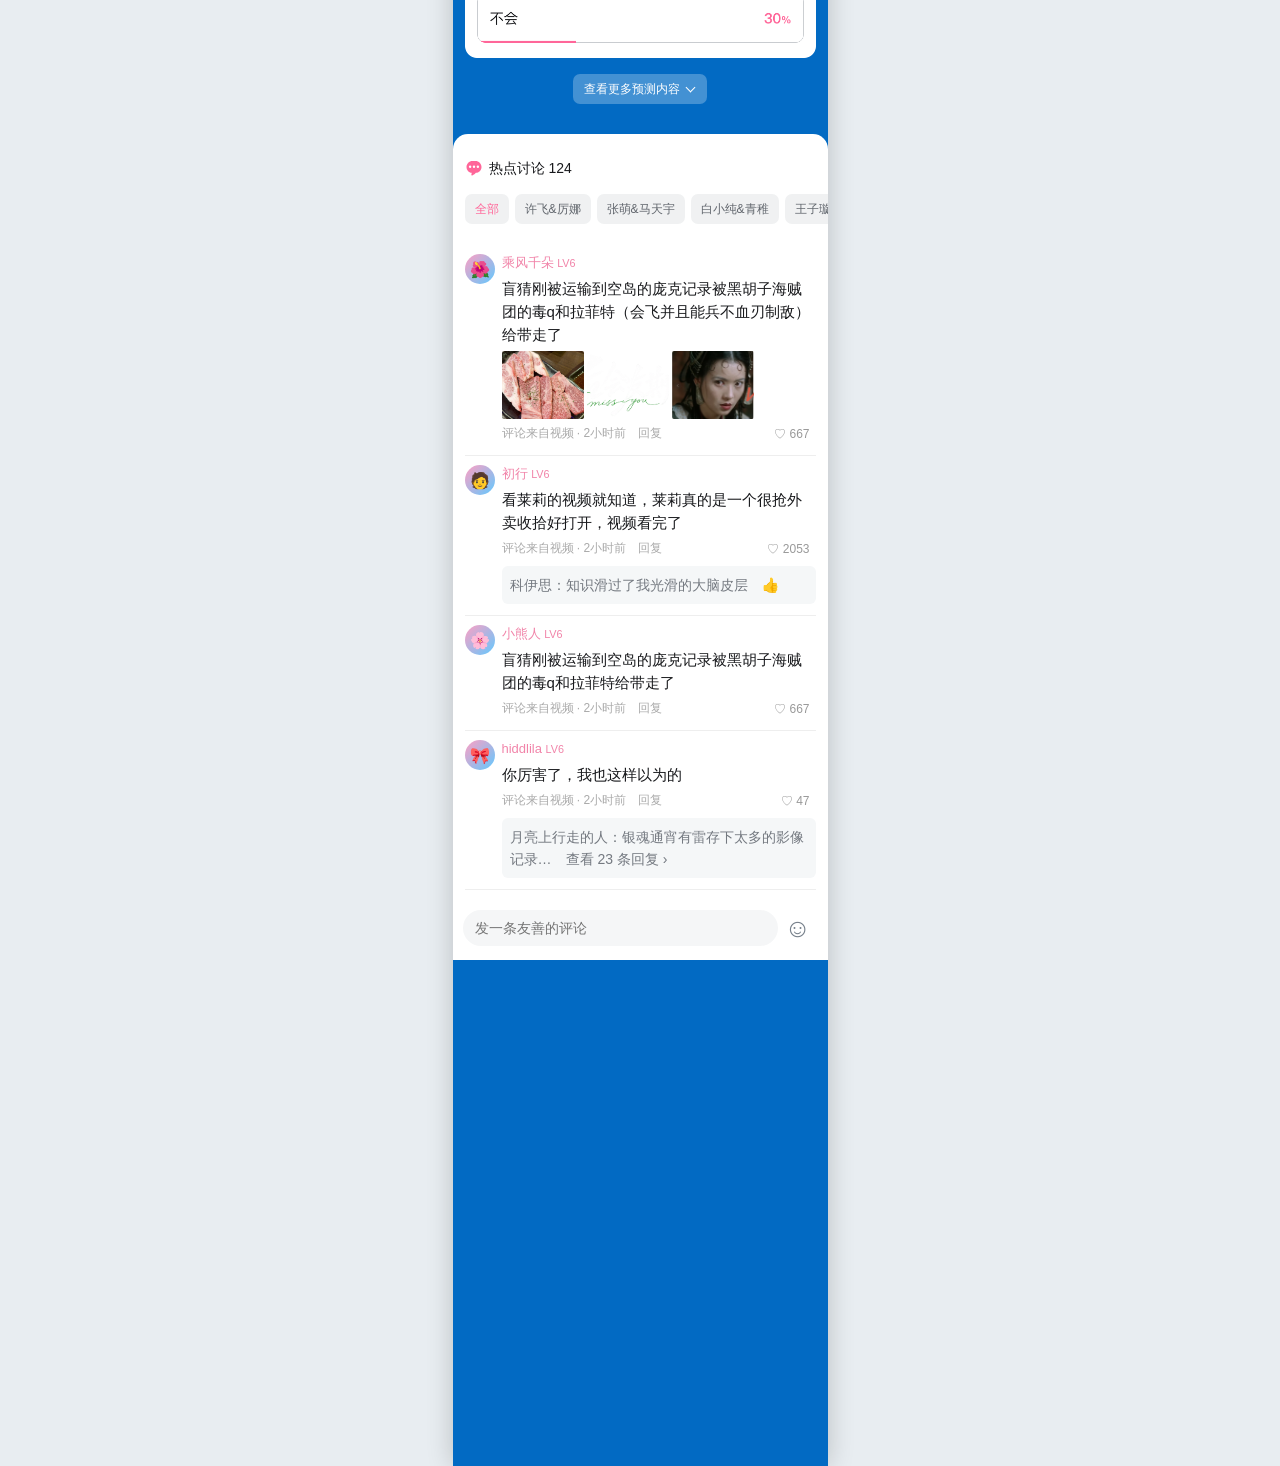
==== commit 016fc39a: "Remove pink progress track" ====
--- a/variant/index.html
+++ b/variant/index.html
@@ -8,7 +8,7 @@
   <meta name="theme-color" content="#026AC3">
   <title>哔哩哔哩预测</title>
   <link rel="stylesheet" href="./style.css?v=20261126-33" />
-  <link rel="stylesheet" href="./overrides.css?v=20261126-46" />
+  <link rel="stylesheet" href="./overrides.css?v=20261126-47" />
 </head>
 <body>
   <main class="page">
--- a/variant/overrides.css
+++ b/variant/overrides.css
@@ -349,18 +349,11 @@
 }
 .unified-top-tabs button:focus-visible { outline: 2px solid white; outline-offset: -2px; }
 .unified-top-tabs span { position: relative; }
-.unified-top-tabs button[aria-pressed="true"]::after,
 .tab-progress {
   position: absolute;
   inset: auto 0 0;
   height: 2px;
   pointer-events: none;
-}
-.unified-top-tabs button[aria-pressed="true"]::after {
-  content: '';
-  background: #ff66994d;
-}
-.tab-progress {
   z-index: 1;
   background: #ff6699;
   transform: scaleX(0);
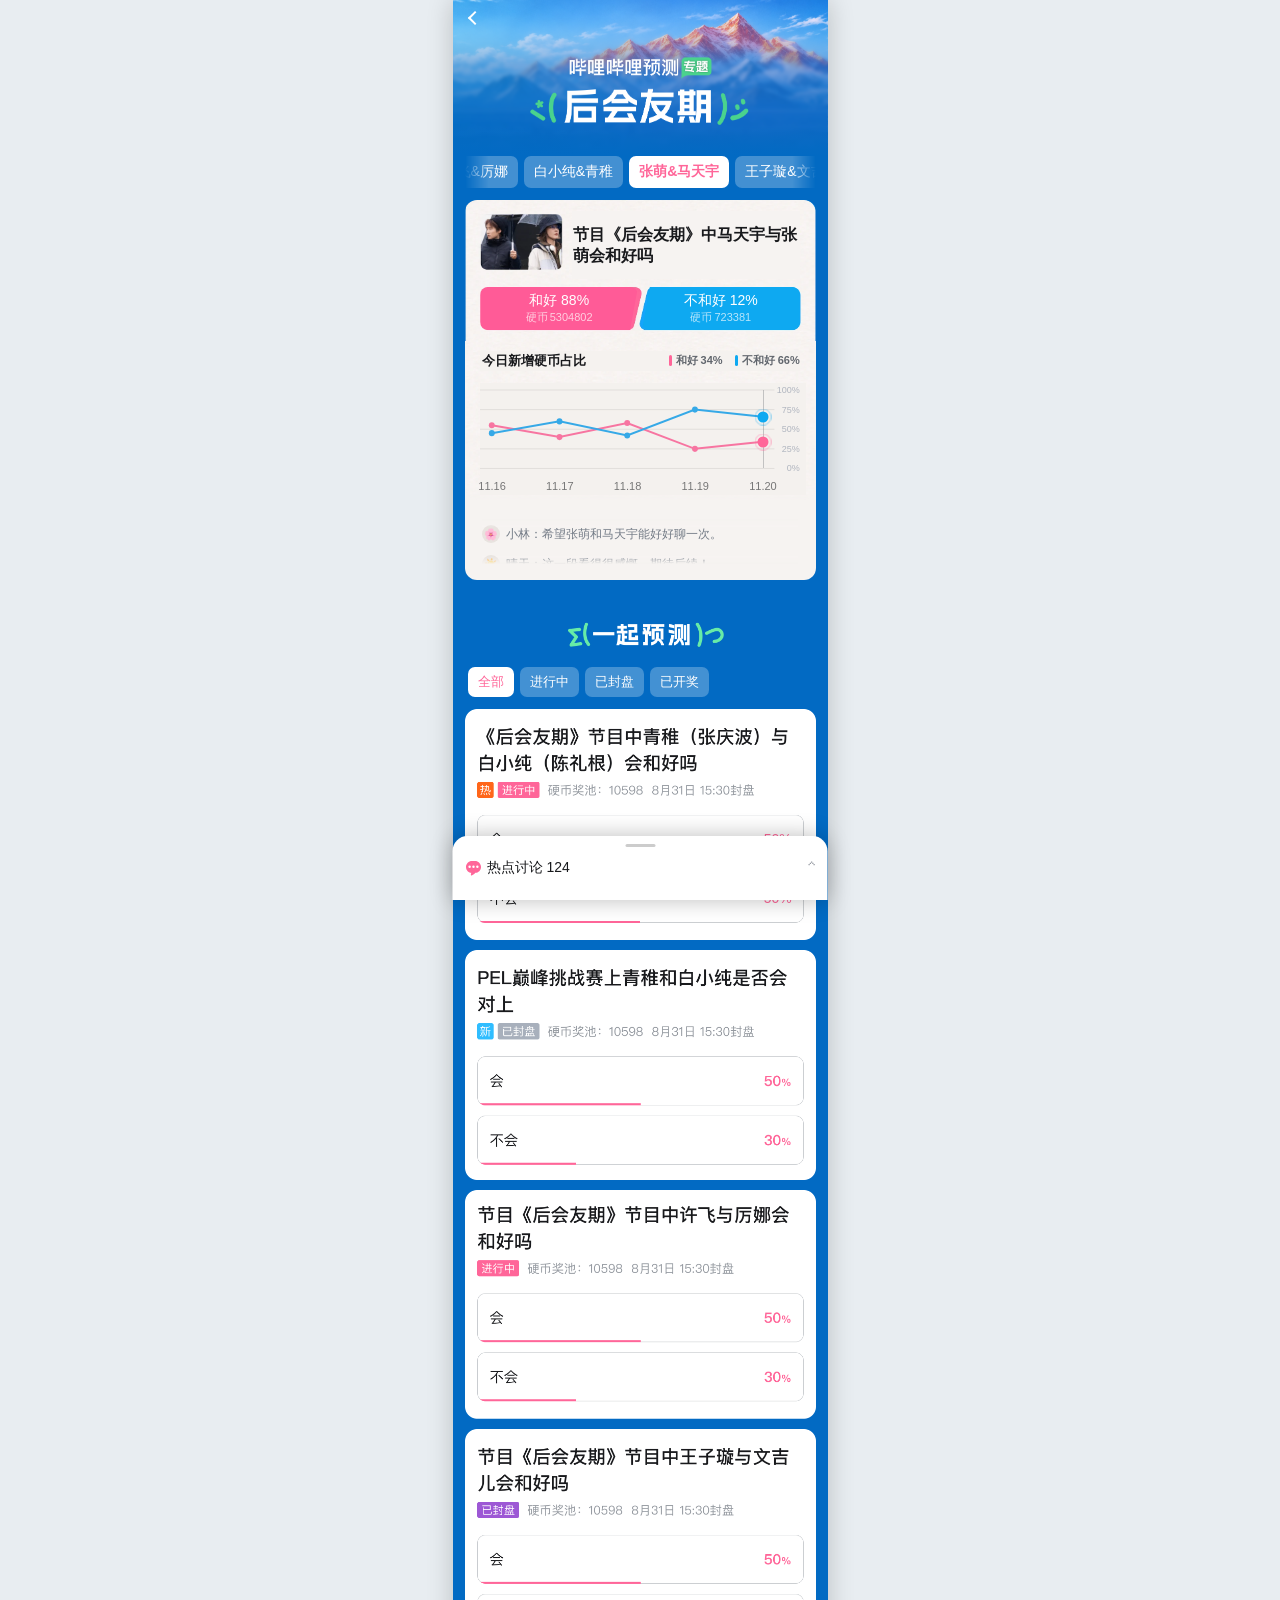
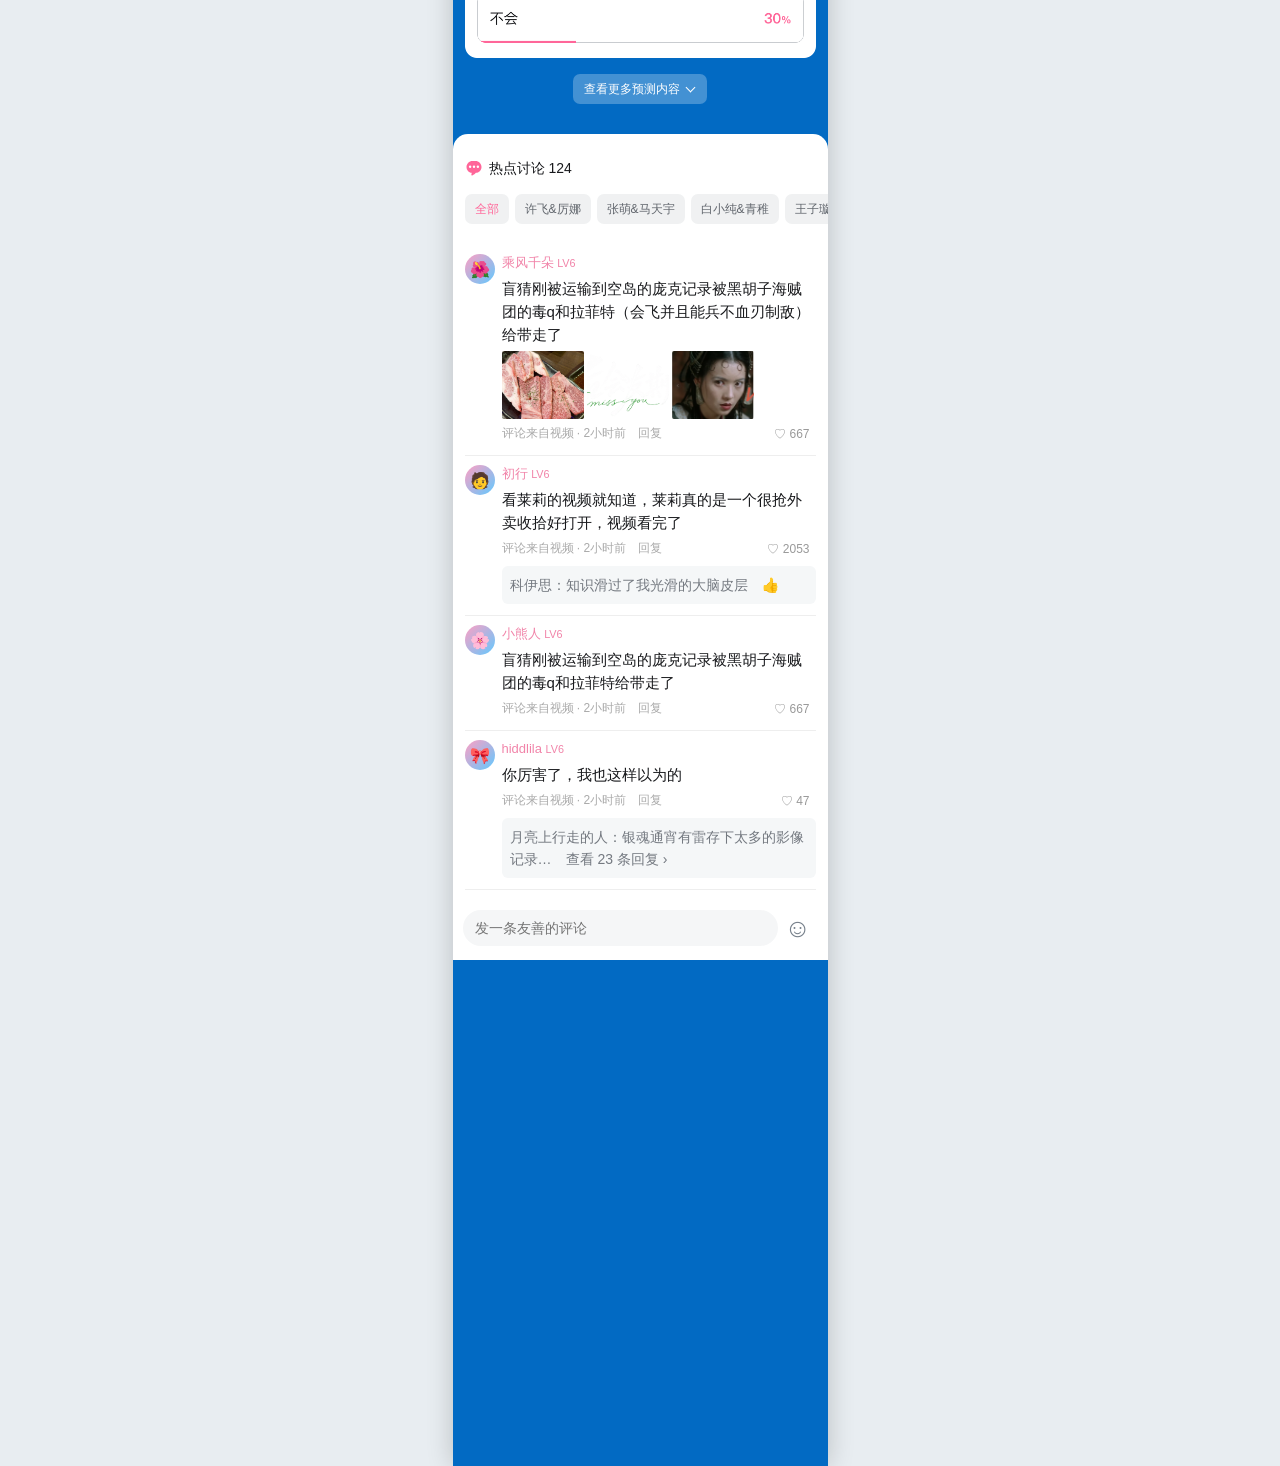
==== commit 3536cb9e: "Update chart heading to today" ====
--- a/variant/index.html
+++ b/variant/index.html
@@ -41,6 +41,6 @@
     </section>
   </main>
   <div id="toast" role="status"></div>
-  <script src="./app.js?v=20261126-35"></script>
+  <script src="./app.js?v=20261126-48"></script>
 </body>
 </html>
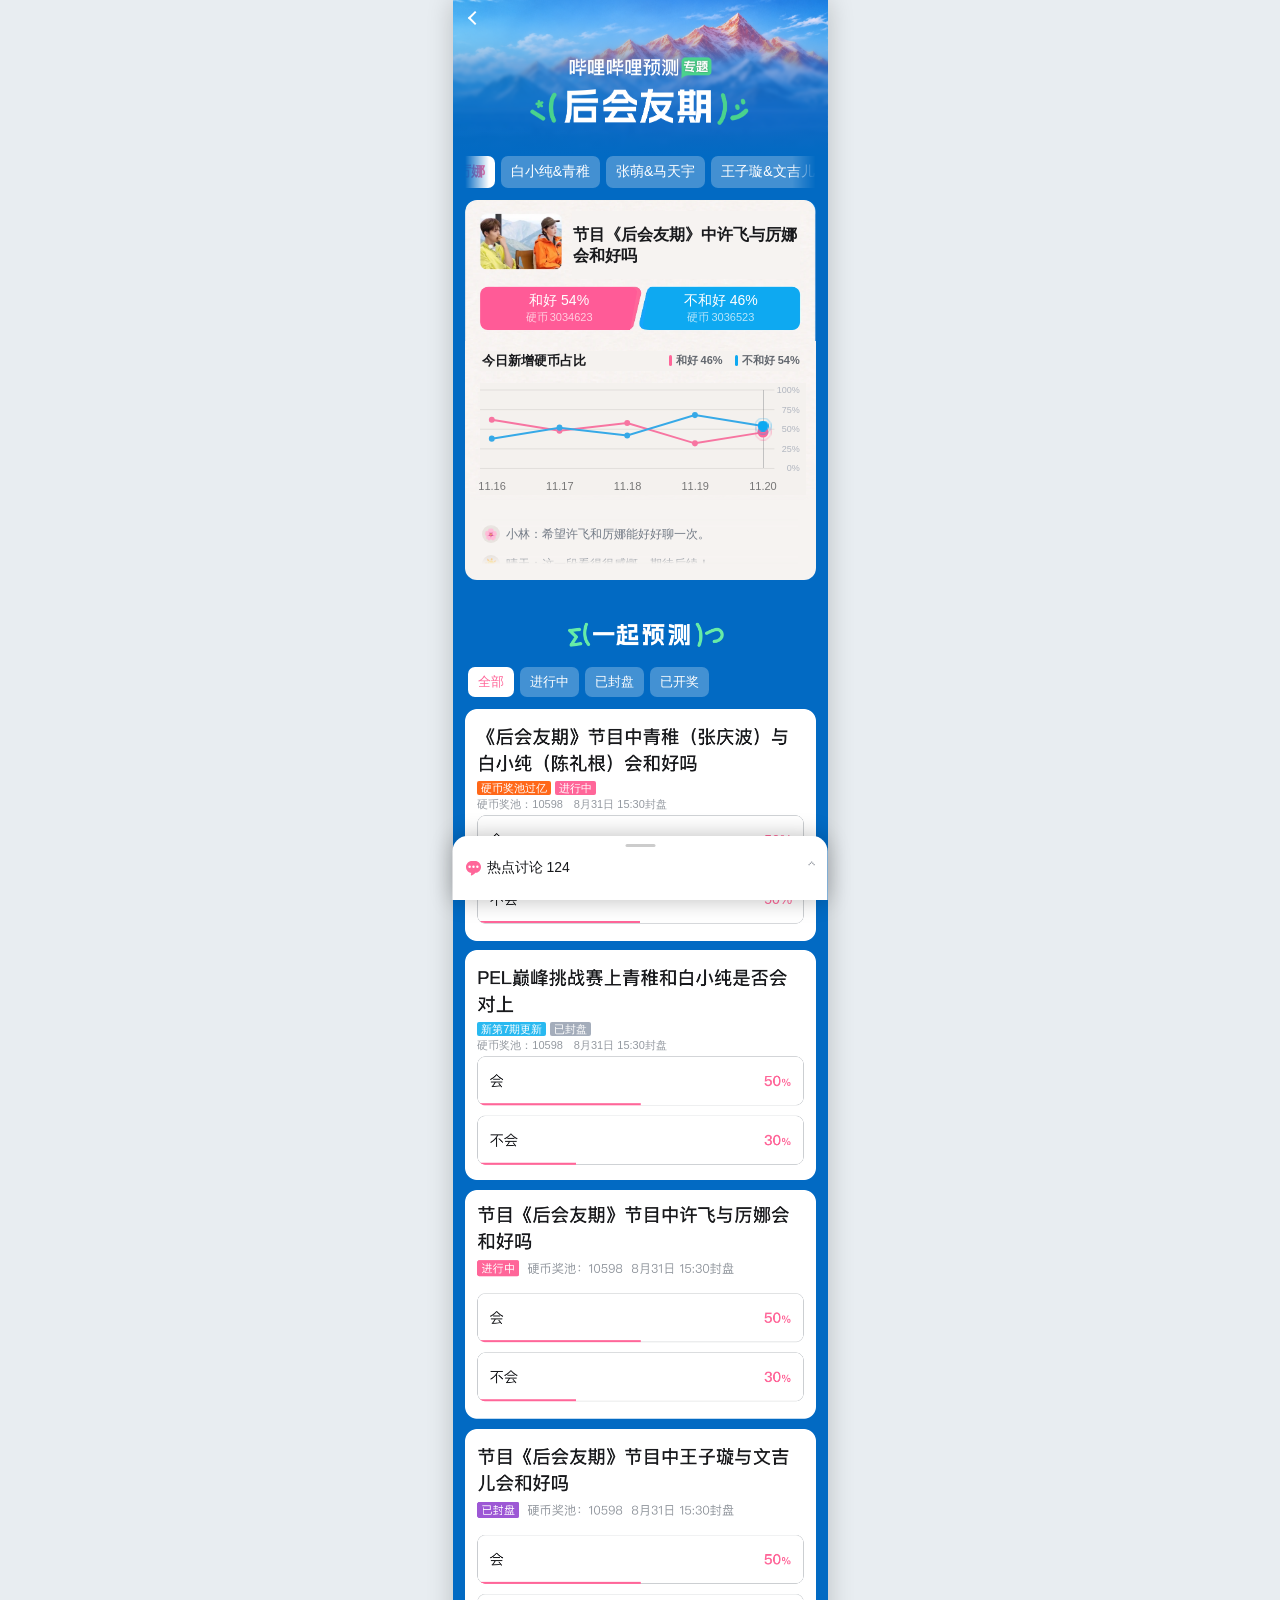
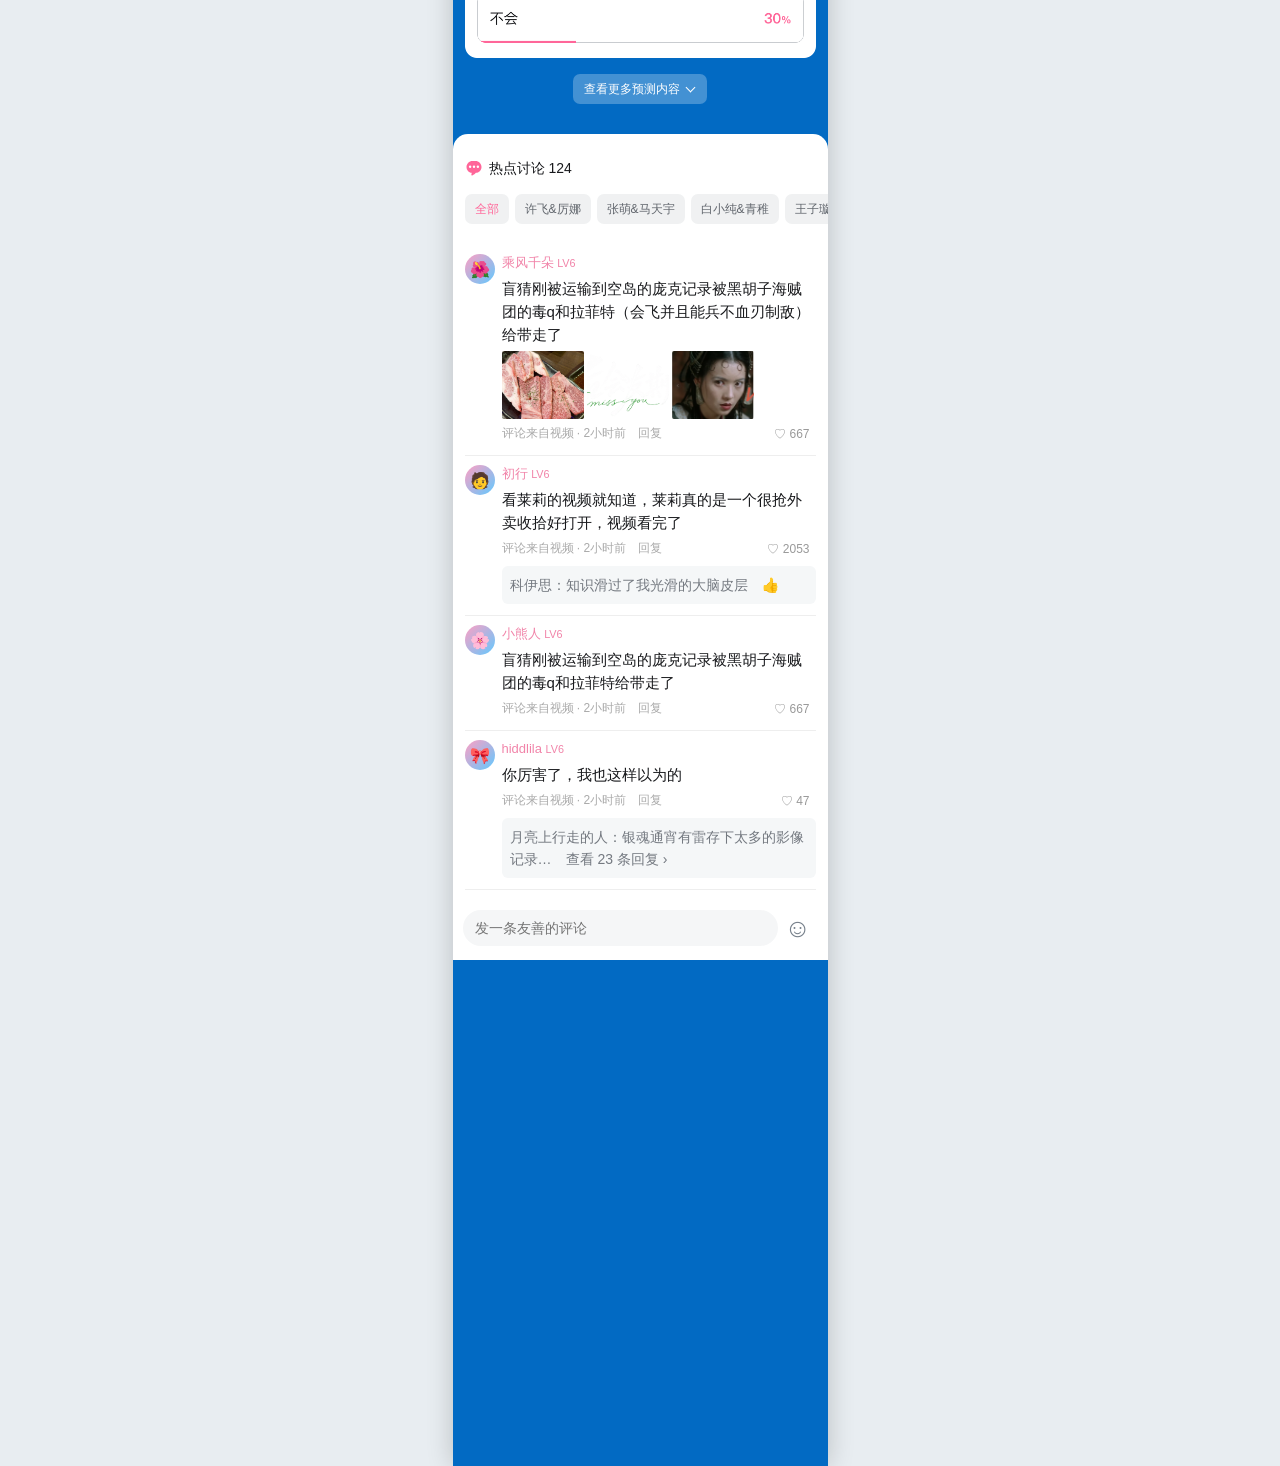
==== commit bc525a14: "Update prediction badge labels" ====
--- a/variant/index.html
+++ b/variant/index.html
@@ -8,7 +8,7 @@
   <meta name="theme-color" content="#026AC3">
   <title>哔哩哔哩预测</title>
   <link rel="stylesheet" href="./style.css?v=20261126-33" />
-  <link rel="stylesheet" href="./overrides.css?v=20261126-47" />
+  <link rel="stylesheet" href="./overrides.css?v=20261126-49" />
 </head>
 <body>
   <main class="page">
@@ -41,6 +41,6 @@
     </section>
   </main>
   <div id="toast" role="status"></div>
-  <script src="./app.js?v=20261126-48"></script>
+  <script src="./app.js?v=20261126-49"></script>
 </body>
 </html>
--- a/variant/overrides.css
+++ b/variant/overrides.css
@@ -661,3 +661,21 @@
 @media (max-width: 767px) {
   html:has(.hero-with-artwork) { background: #026AC3; }
 }
+
+.prediction.screenshot-card:has(.prediction-details) { container-type: inline-size; }
+.prediction-details {
+  position: absolute;
+  top: 20.2cqw;
+  left: 3.5%;
+  right: 3.5%;
+  padding: 1px 0 2px;
+  background: #fff;
+  font-size: 11px;
+  line-height: 14px;
+  pointer-events: none;
+}
+.prediction-details .tag { padding: 0 4px; }
+.prediction-details .badge-open { background: #ff6819; }
+.prediction-details .badge-closed { background: #29b9f0; }
+.prediction-details .state-closed { background: #a4adbb; }
+.prediction-pool { margin-top: 2px; color: #9499a0; }
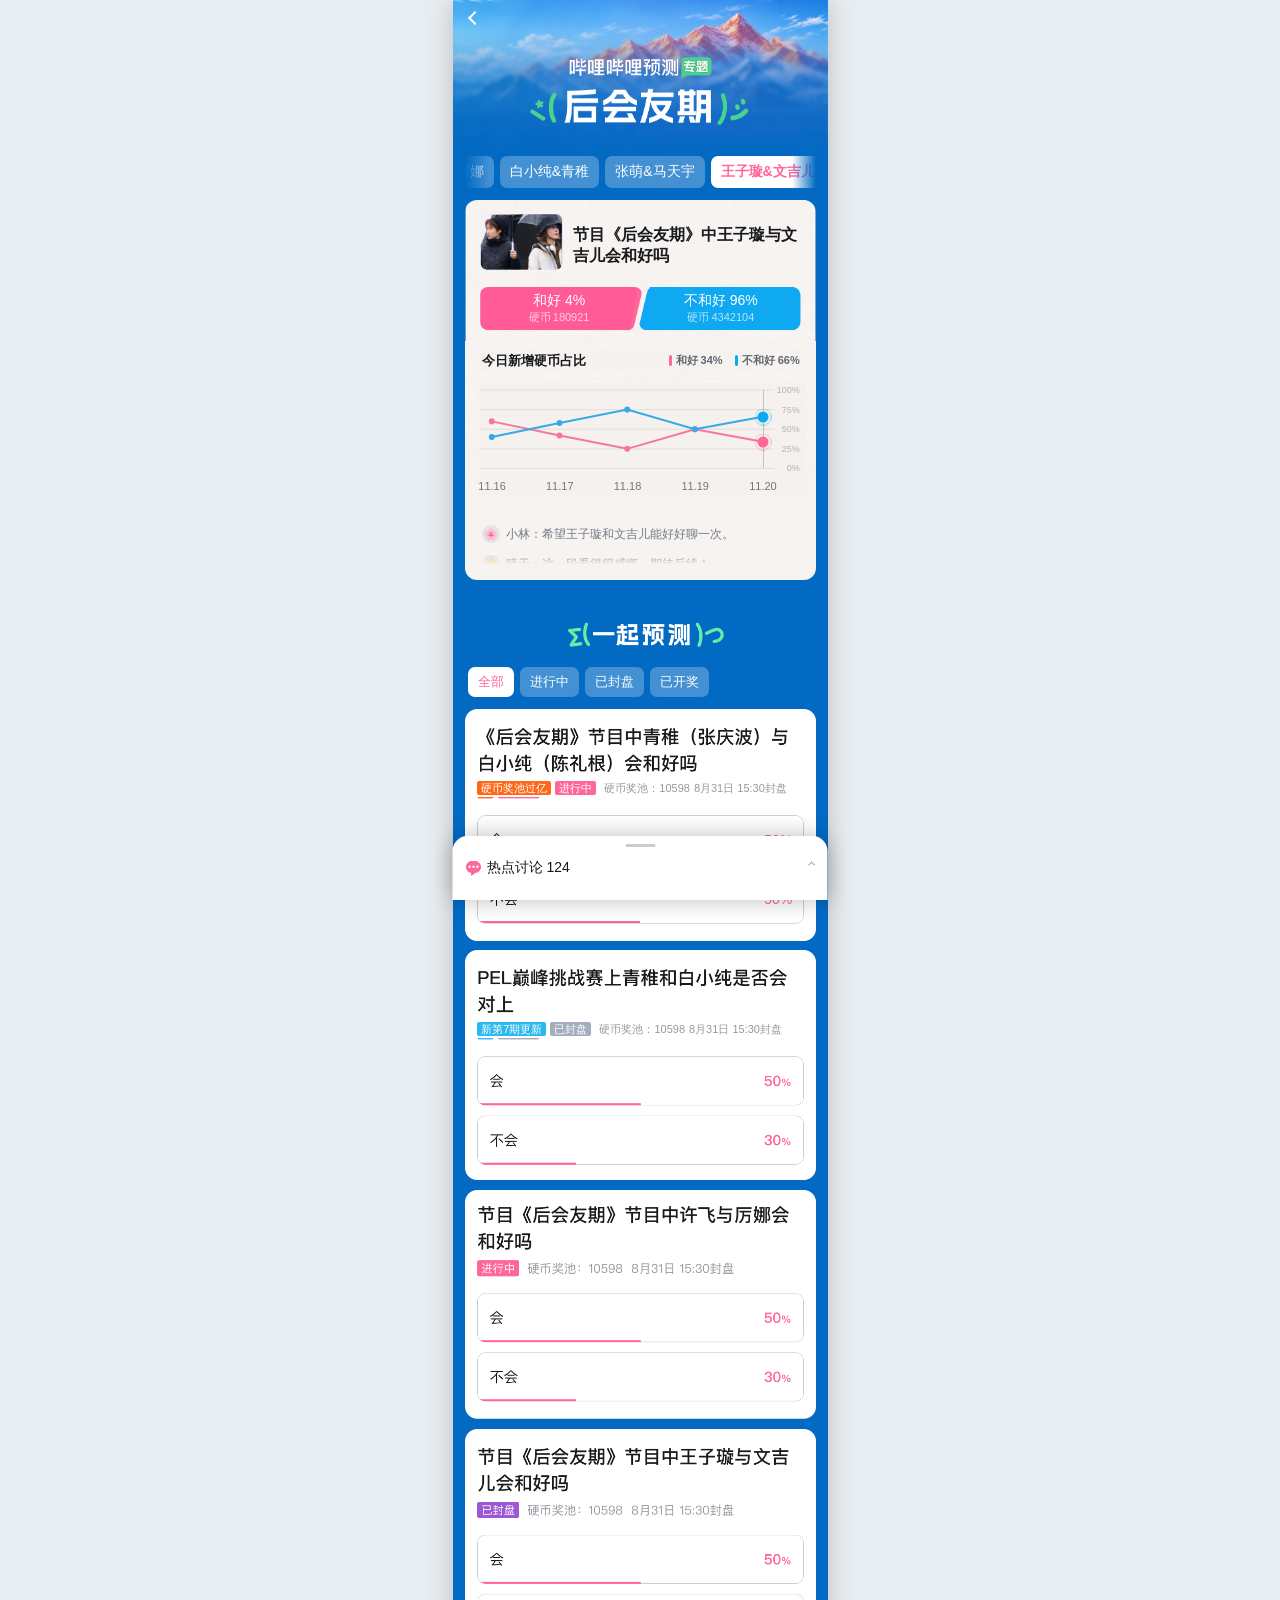
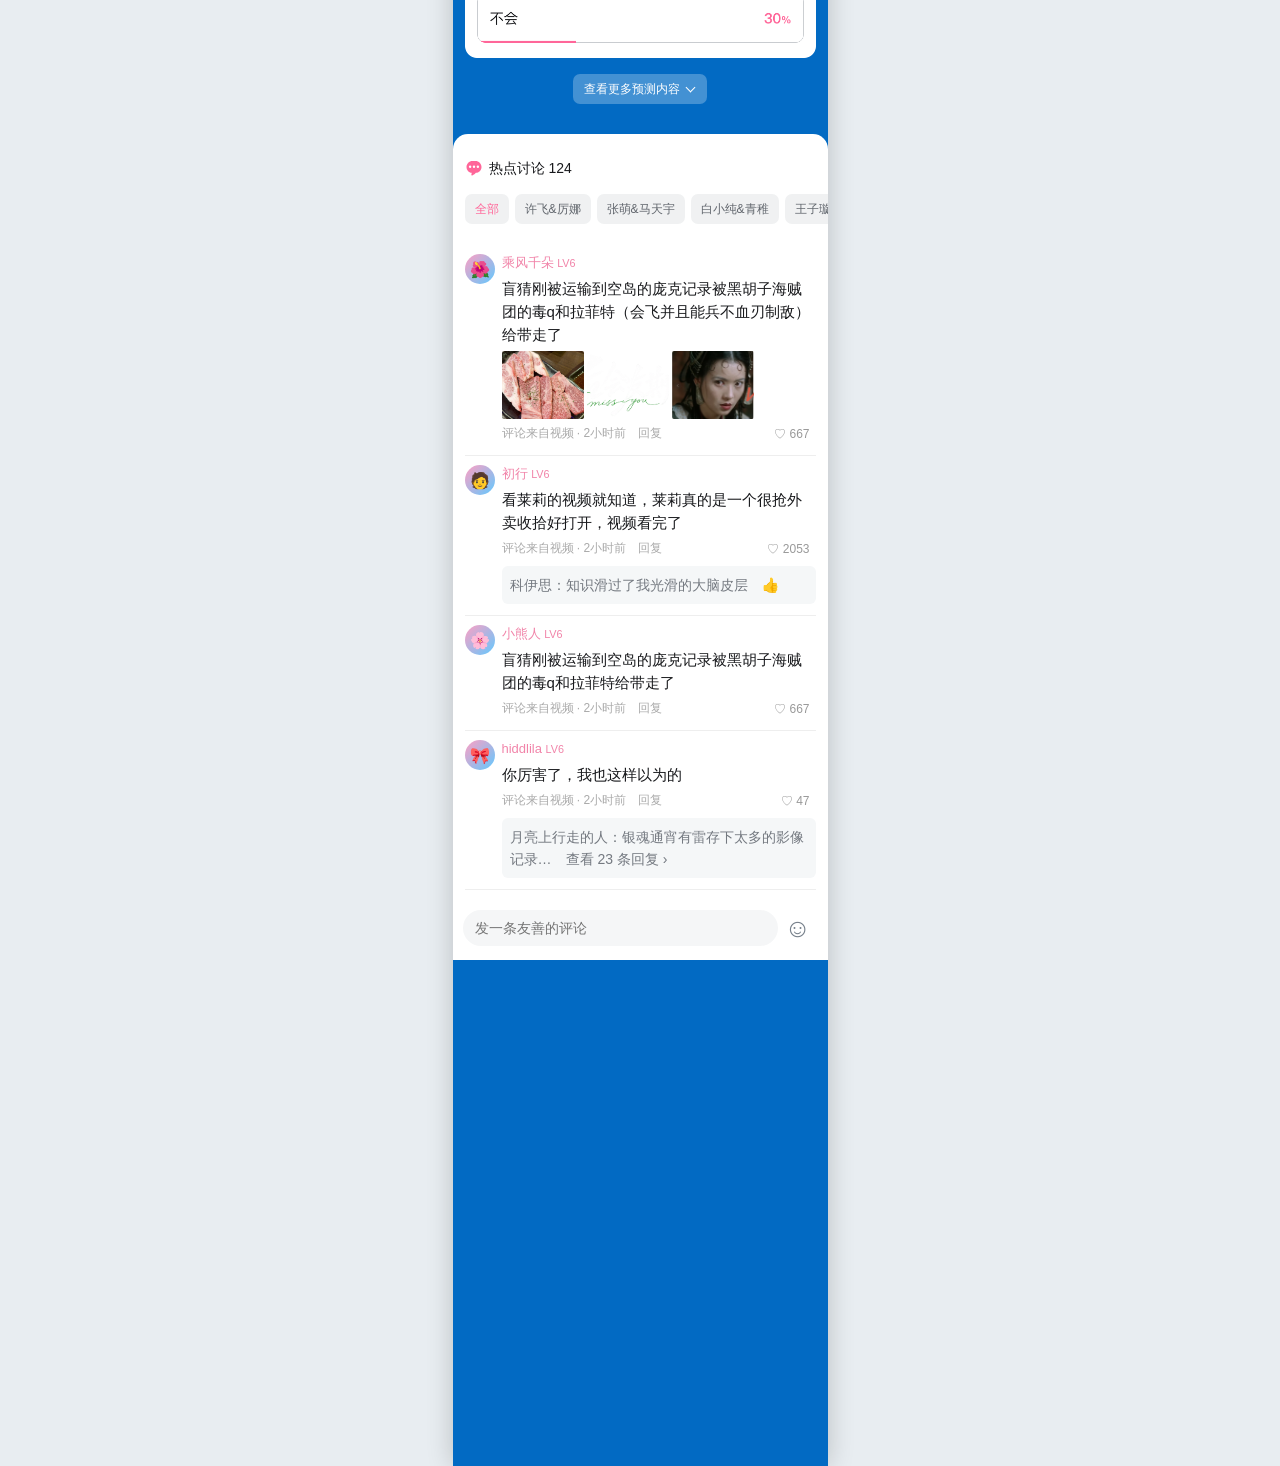
==== commit 2ba8e4b9: "Wrap card metadata only as needed" ====
--- a/variant/index.html
+++ b/variant/index.html
@@ -8,7 +8,7 @@
   <meta name="theme-color" content="#026AC3">
   <title>哔哩哔哩预测</title>
   <link rel="stylesheet" href="./style.css?v=20261126-33" />
-  <link rel="stylesheet" href="./overrides.css?v=20261126-49" />
+  <link rel="stylesheet" href="./overrides.css?v=20261126-50" />
 </head>
 <body>
   <main class="page">
@@ -41,6 +41,6 @@
     </section>
   </main>
   <div id="toast" role="status"></div>
-  <script src="./app.js?v=20261126-49"></script>
+  <script src="./app.js?v=20261126-50"></script>
 </body>
 </html>
--- a/variant/overrides.css
+++ b/variant/overrides.css
@@ -665,6 +665,10 @@
 .prediction.screenshot-card:has(.prediction-details) { container-type: inline-size; }
 .prediction-details {
   position: absolute;
+  display: flex;
+  flex-wrap: wrap;
+  align-items: center;
+  gap: 2px 4px;
   top: 20.2cqw;
   left: 3.5%;
   right: 3.5%;
@@ -678,4 +682,4 @@
 .prediction-details .badge-open { background: #ff6819; }
 .prediction-details .badge-closed { background: #29b9f0; }
 .prediction-details .state-closed { background: #a4adbb; }
-.prediction-pool { margin-top: 2px; color: #9499a0; }
+.prediction-pool { color: #9499a0; white-space: nowrap; }
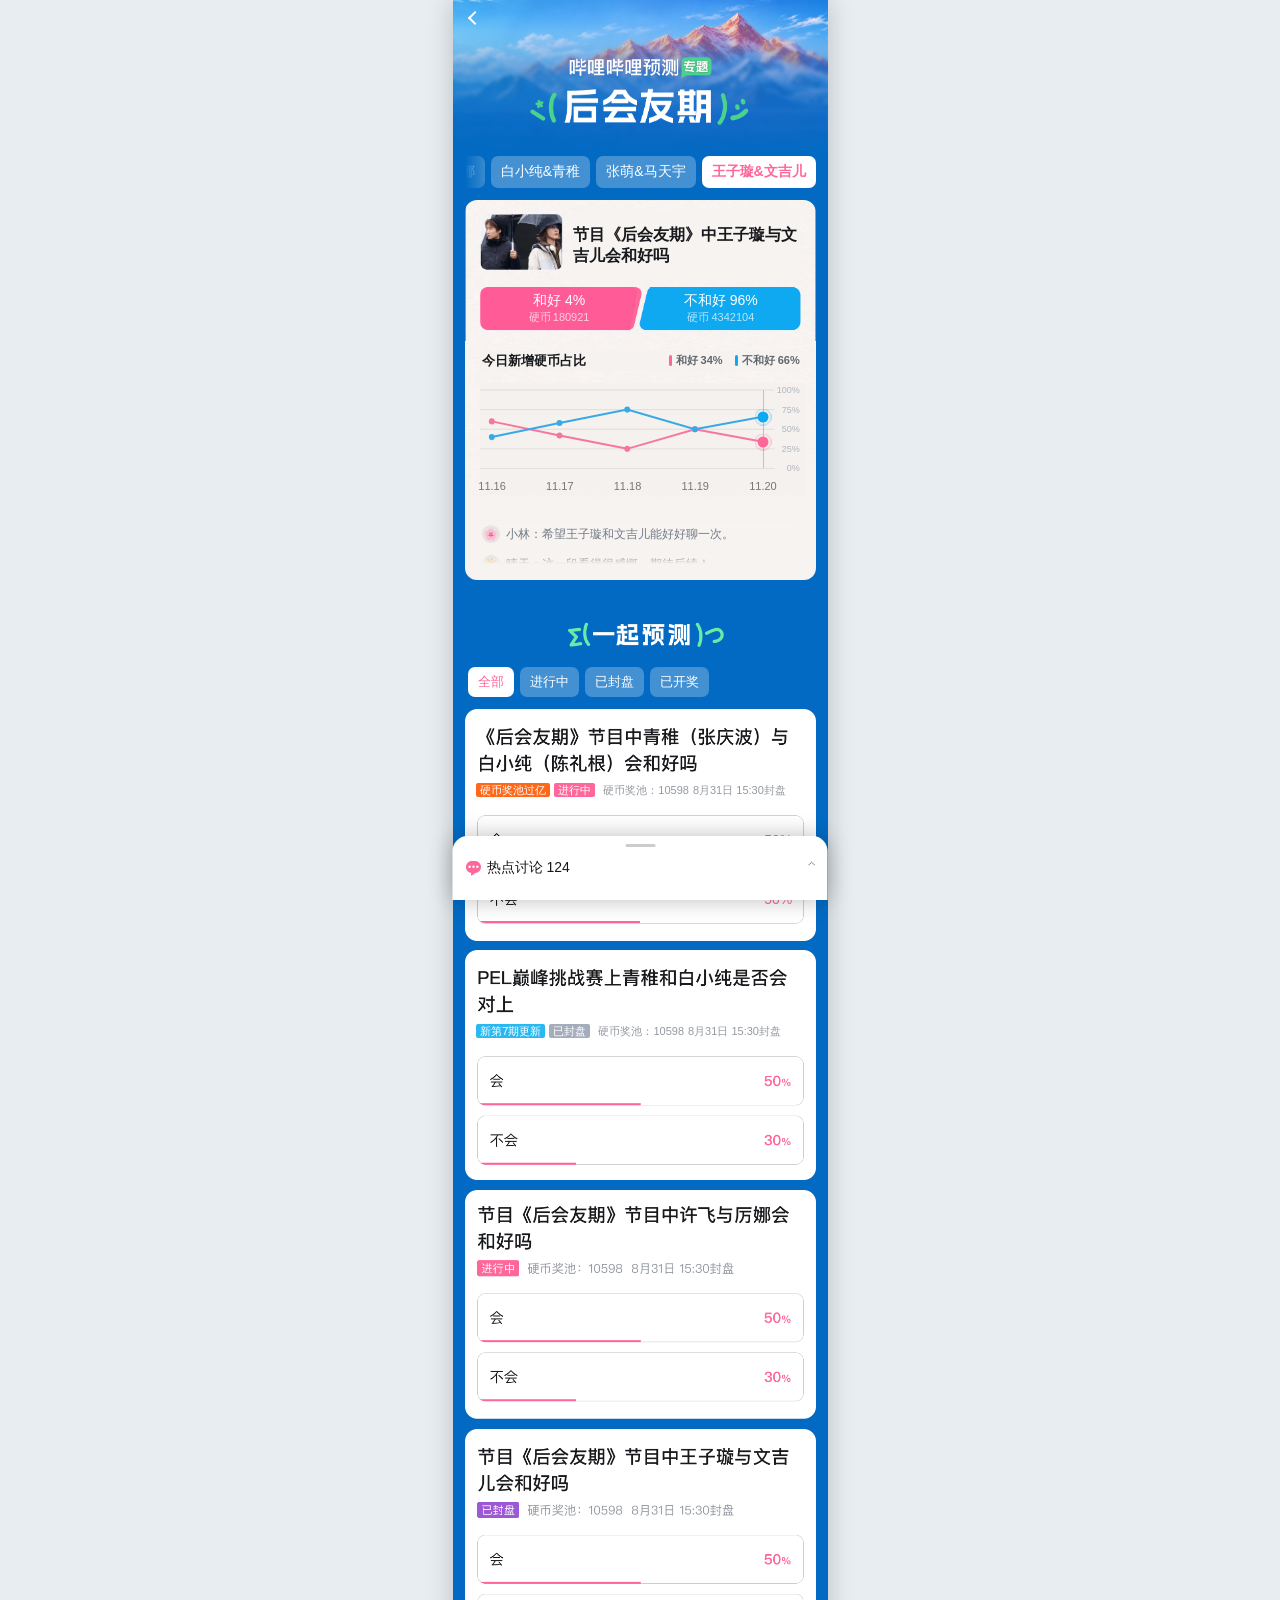
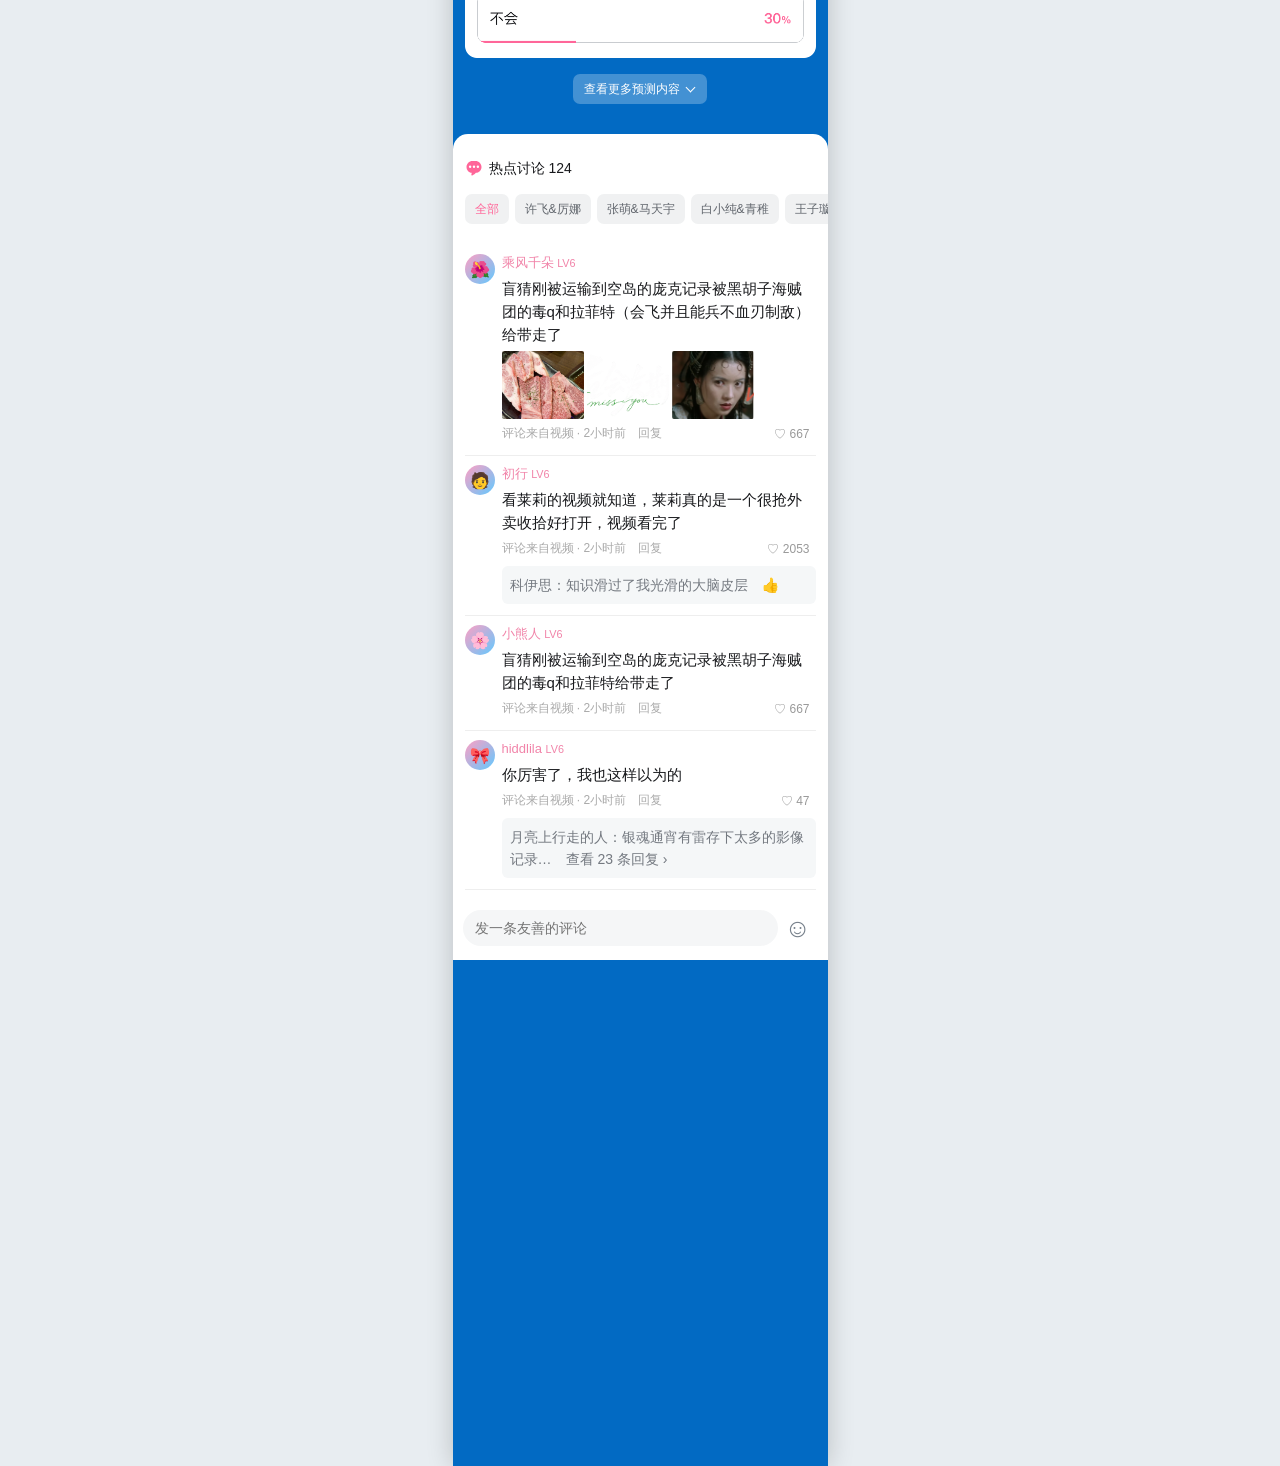
==== commit 0a7a2267: "Cover original card badge edges" ====
--- a/variant/index.html
+++ b/variant/index.html
@@ -8,7 +8,7 @@
   <meta name="theme-color" content="#026AC3">
   <title>哔哩哔哩预测</title>
   <link rel="stylesheet" href="./style.css?v=20261126-33" />
-  <link rel="stylesheet" href="./overrides.css?v=20261126-50" />
+  <link rel="stylesheet" href="./overrides.css?v=20261126-51" />
 </head>
 <body>
   <main class="page">
--- a/variant/overrides.css
+++ b/variant/overrides.css
@@ -670,9 +670,11 @@
   align-items: center;
   gap: 2px 4px;
   top: 20.2cqw;
-  left: 3.5%;
+  left: calc(3.5% - 1px);
+  padding-left: 1px;
   right: 3.5%;
   padding: 1px 0 2px;
+  min-height: 22px;
   background: #fff;
   font-size: 11px;
   line-height: 14px;
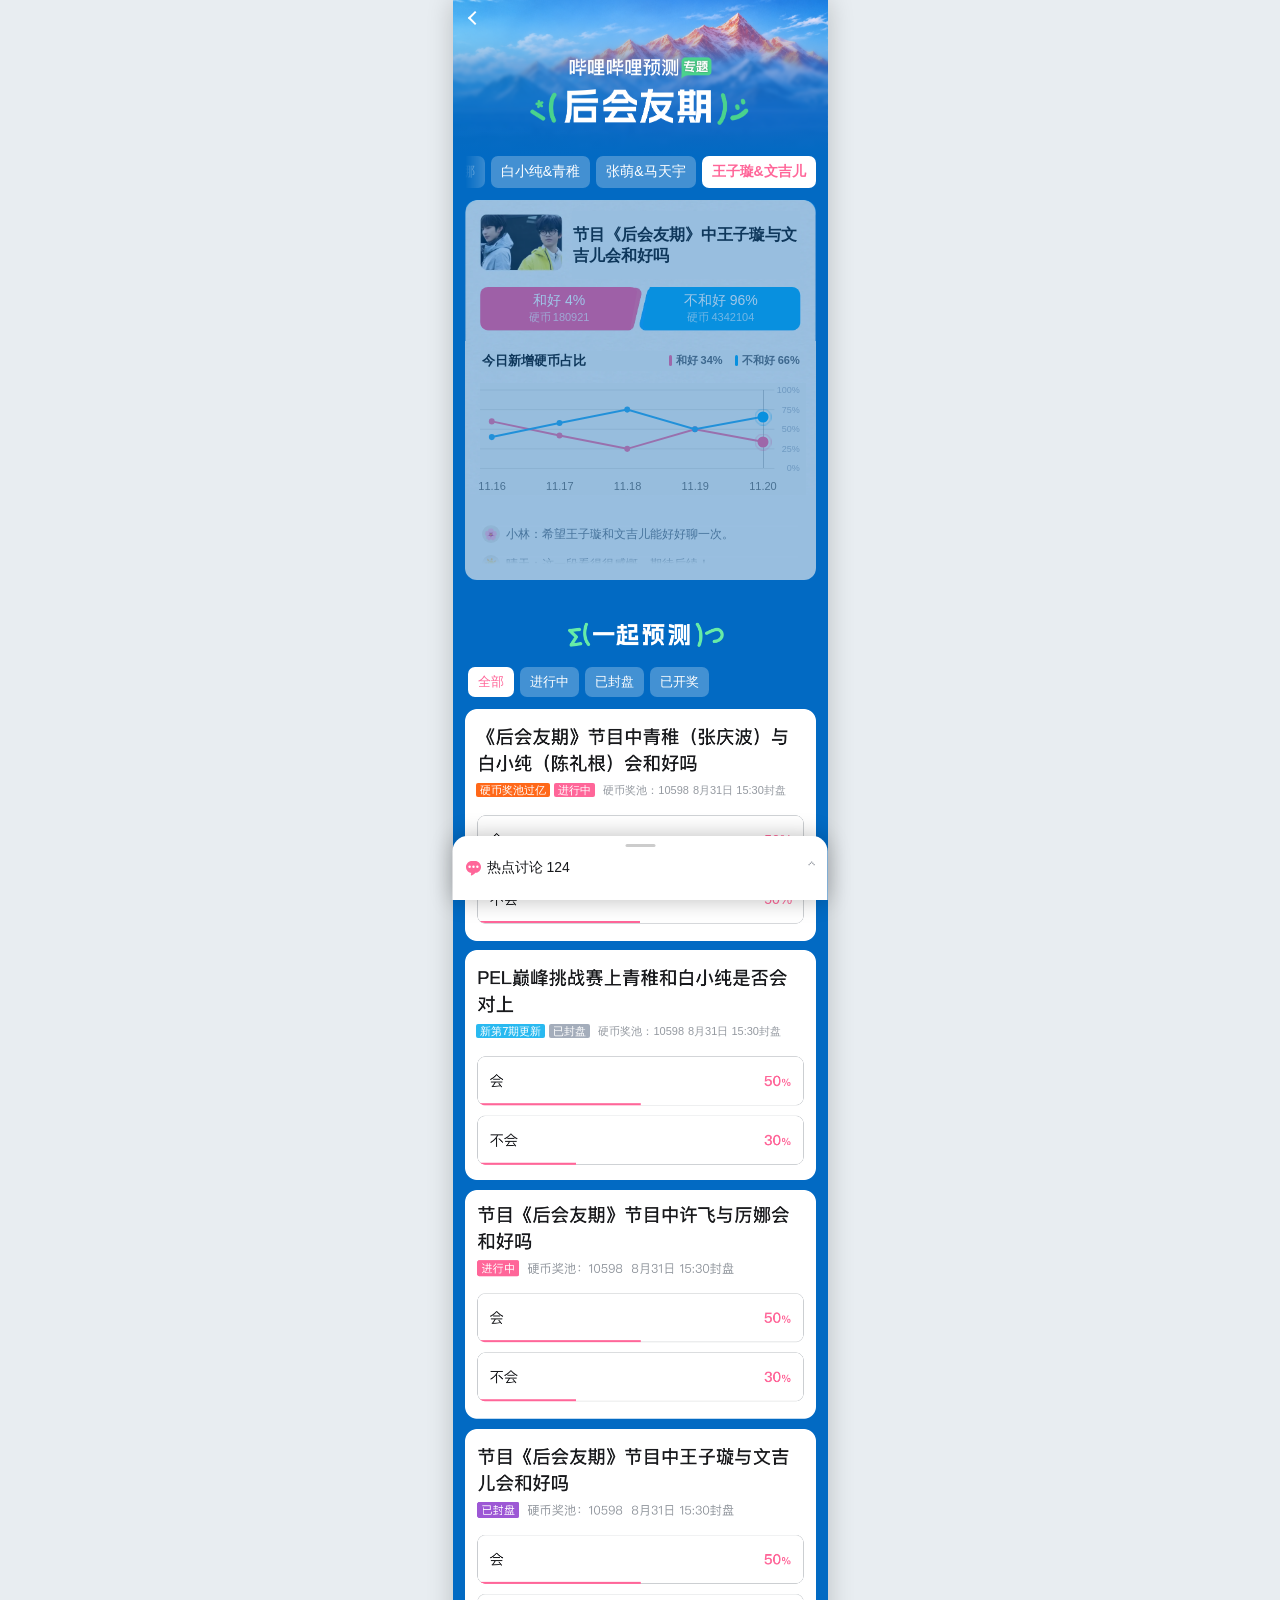
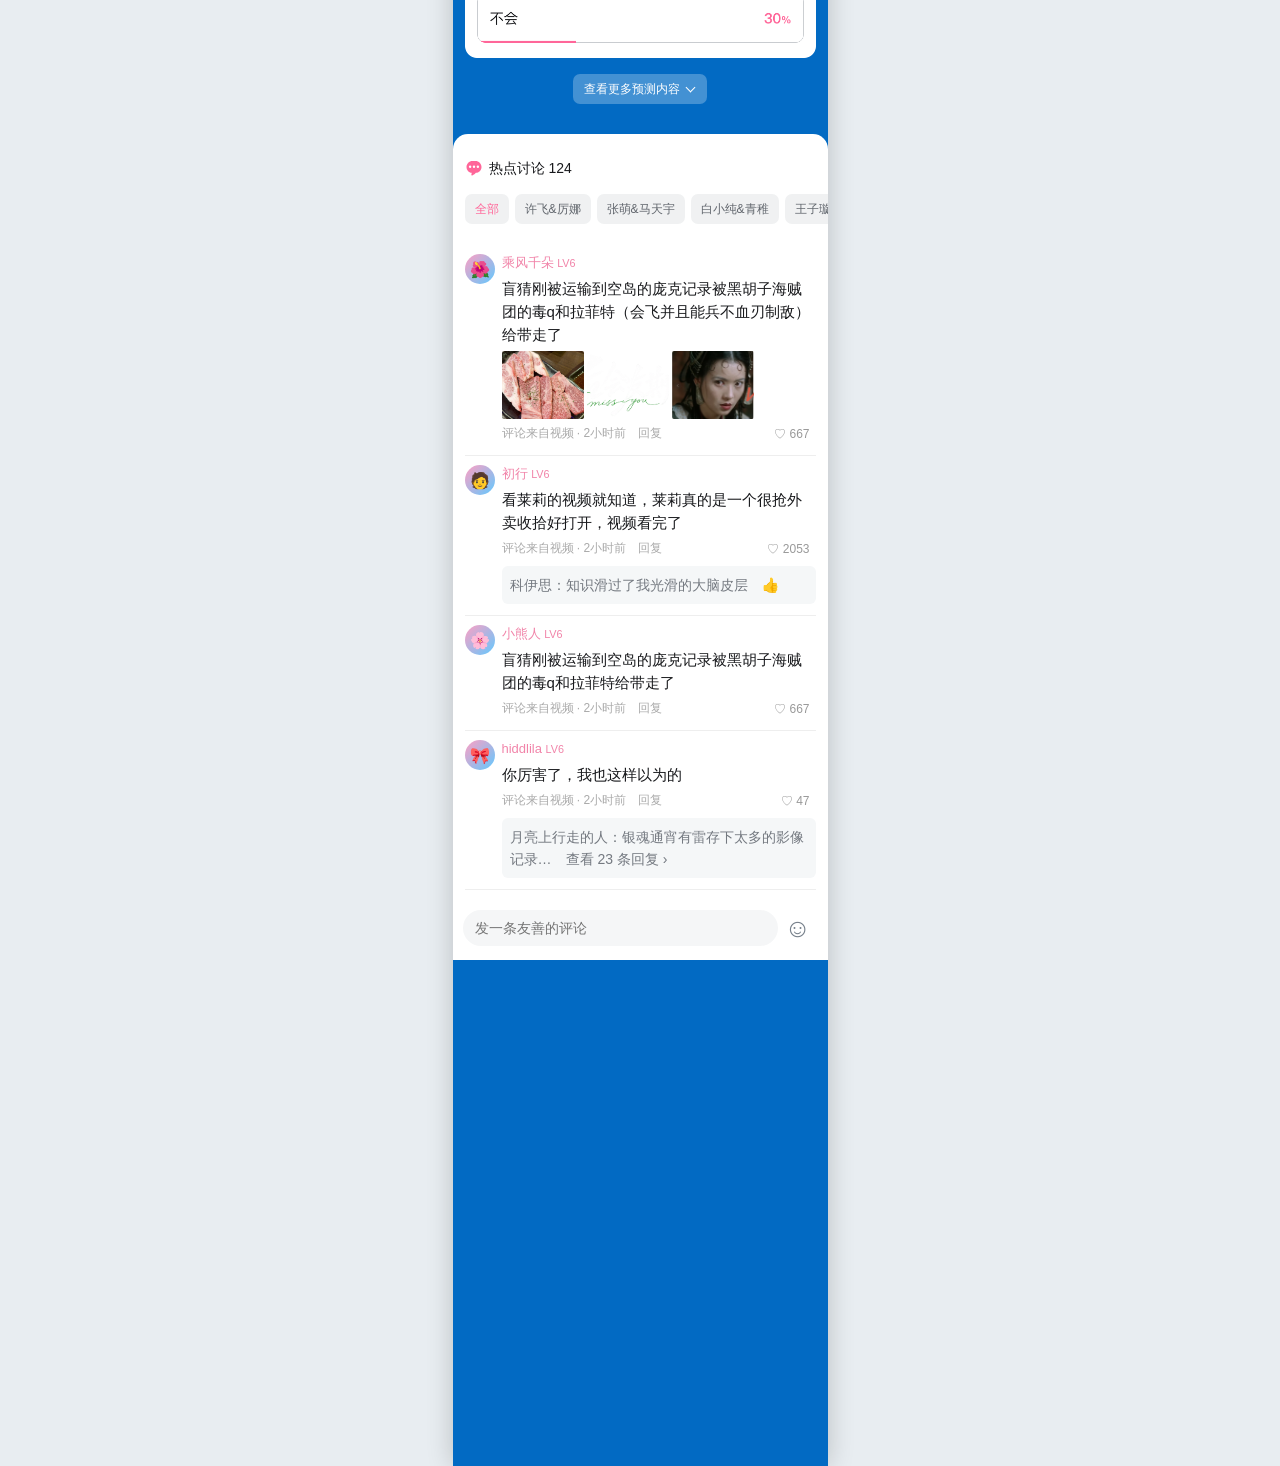
==== commit d6aaa305: "Animate carousel transitions and chart growth" ====
--- a/variant/index.html
+++ b/variant/index.html
@@ -8,7 +8,7 @@
   <meta name="theme-color" content="#026AC3">
   <title>哔哩哔哩预测</title>
   <link rel="stylesheet" href="./style.css?v=20261126-33" />
-  <link rel="stylesheet" href="./overrides.css?v=20261126-51" />
+  <link rel="stylesheet" href="./overrides.css?v=20261127-52" />
 </head>
 <body>
   <main class="page">
@@ -41,6 +41,6 @@
     </section>
   </main>
   <div id="toast" role="status"></div>
-  <script src="./app.js?v=20261126-50"></script>
+  <script src="./app.js?v=20261127-52"></script>
 </body>
 </html>
--- a/variant/overrides.css
+++ b/variant/overrides.css
@@ -685,3 +685,17 @@
 .prediction-details .badge-closed { background: #29b9f0; }
 .prediction-details .state-closed { background: #a4adbb; }
 .prediction-pool { color: #9499a0; white-space: nowrap; }
+
+@media (prefers-reduced-motion: no-preference) {
+  .unified-top-tabs button { transition: background-color 220ms ease, color 220ms ease; }
+  .chart-series { animation: prediction-line-growth 650ms cubic-bezier(.24, .7, .3, 1) both; }
+  .chart-marker-layer { animation: prediction-markers-in 180ms ease-out 470ms both; }
+}
+@keyframes prediction-line-growth {
+  from { clip-path: inset(-8px 100% -8px -8px); }
+  to { clip-path: inset(-8px -8px -8px -8px); }
+}
+@keyframes prediction-markers-in {
+  from { opacity: 0; }
+  to { opacity: 1; }
+}
